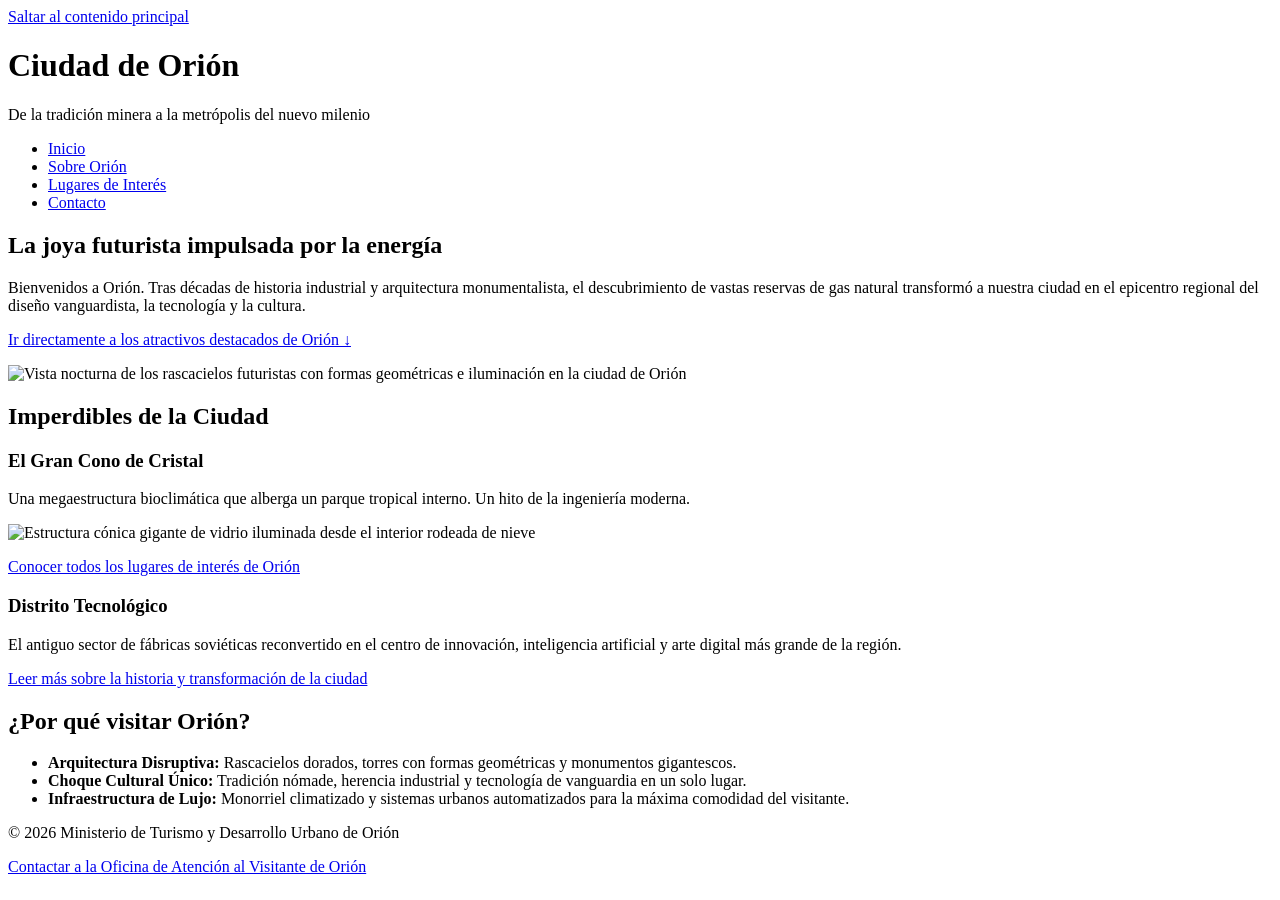
==== index.html @ bcdbda90 "feat: creo estructura base del index.html agregado de maquetado semantico de html y secciones de nue" ====
<!DOCTYPE html>
<html lang="es">
<head>
    <meta charset="UTF-8">
    <meta name="viewport" content="width=device-width, initial-scale=1.0">
    <title>Ciudad de Orión - Inicio </title>
</head>
<body>

    <header>
        <!-- Enlace de accesibilidad: a evaluar si el enlace se mantiene para proximas entregas -->
        <a href="#contenido-principal">Saltar al contenido principal</a>

        <h1>Ciudad de Orión</h1>
        <p>De la tradición minera a la metrópolis del nuevo milenio</p>
        
        <nav aria-label="Navegación principal">
            <ul>
                <li><a href="index.html" aria-current="page">Inicio</a></li>
                <li><a href="ciudad.html">Sobre Orión</a></li>
                <li><a href="lugares.html">Lugares de Interés</a></li>
                <li><a href="contacto.html">Contacto</a></li>
            </ul>
        </nav>
    </header>

    <main id="contenido-principal">

        <section aria-labelledby="titulo-bienvenida">
            <h2 id="titulo-bienvenida">La joya futurista impulsada por la energía</h2>
            <p>
                Bienvenidos a Orión. Tras décadas de historia industrial y arquitectura monumentalista, el descubrimiento 
                de vastas reservas de gas natural transformó a nuestra ciudad en el epicentro regional del diseño vanguardista, 
                la tecnología y la cultura.
            </p>
            
            <p>
                <a href="#destacados">Ir directamente a los atractivos destacados de Orión ↓</a>
            </p>

            <!-- Imagenes y texto alternativo pendiente para futuras entregas -->
            <img src="https://picsum.photos/800/400" alt="Vista nocturna de los rascacielos futuristas con formas geométricas e iluminación en la ciudad de Orión">
        </section>

        <section id="destacados" aria-labelledby="titulo-destacados">
            <h2 id="titulo-destacados">Imperdibles de la Ciudad</h2>

            <article>
                <h3>El Gran Cono de Cristal</h3>
                <p>
                    Una megaestructura bioclimática que alberga un parque tropical interno. 
                    Un hito de la ingeniería moderna.
                </p>
                <!-- Imagen secundaria con alt descriptivo a cambiar en futuras entregas -->
                <img src="https://picsum.photos/400/250" alt="Estructura cónica gigante de vidrio iluminada desde el interior rodeada de nieve">
                <p>
                    <a href="lugares.html">Conocer todos los lugares de interés de Orión</a>
                </p>
            </article>

            <article>
                <h3>Distrito Tecnológico</h3>
                <p>
                    El antiguo sector de fábricas soviéticas reconvertido en el centro de innovación, 
                    inteligencia artificial y arte digital más grande de la región.
                </p>
                <p>
                    <a href="ciudad.html">Leer más sobre la historia y transformación de la ciudad</a>
                </p>
            </article>

        </section>

        <section aria-labelledby="titulo-razones">
            <h2 id="titulo-razones">¿Por qué visitar Orión?</h2>
            <ul>
                <li><strong>Arquitectura Disruptiva:</strong> Rascacielos dorados, torres con formas geométricas y monumentos gigantescos.</li>
                <li><strong>Choque Cultural Único:</strong> Tradición nómade, herencia industrial y tecnología de vanguardia en un solo lugar.</li>
                <li><strong>Infraestructura de Lujo:</strong> Monorriel climatizado y sistemas urbanos automatizados para la máxima comodidad del visitante.</li>
            </ul>
        </section>

    </main>

    <footer>
        <p>&copy; 2026 Ministerio de Turismo y Desarrollo Urbano de Orión</p>
        <p>
            <a href="contacto.html">Contactar a la Oficina de Atención al Visitante de Orión</a>
        </p>
    </footer>

</body>
</html>
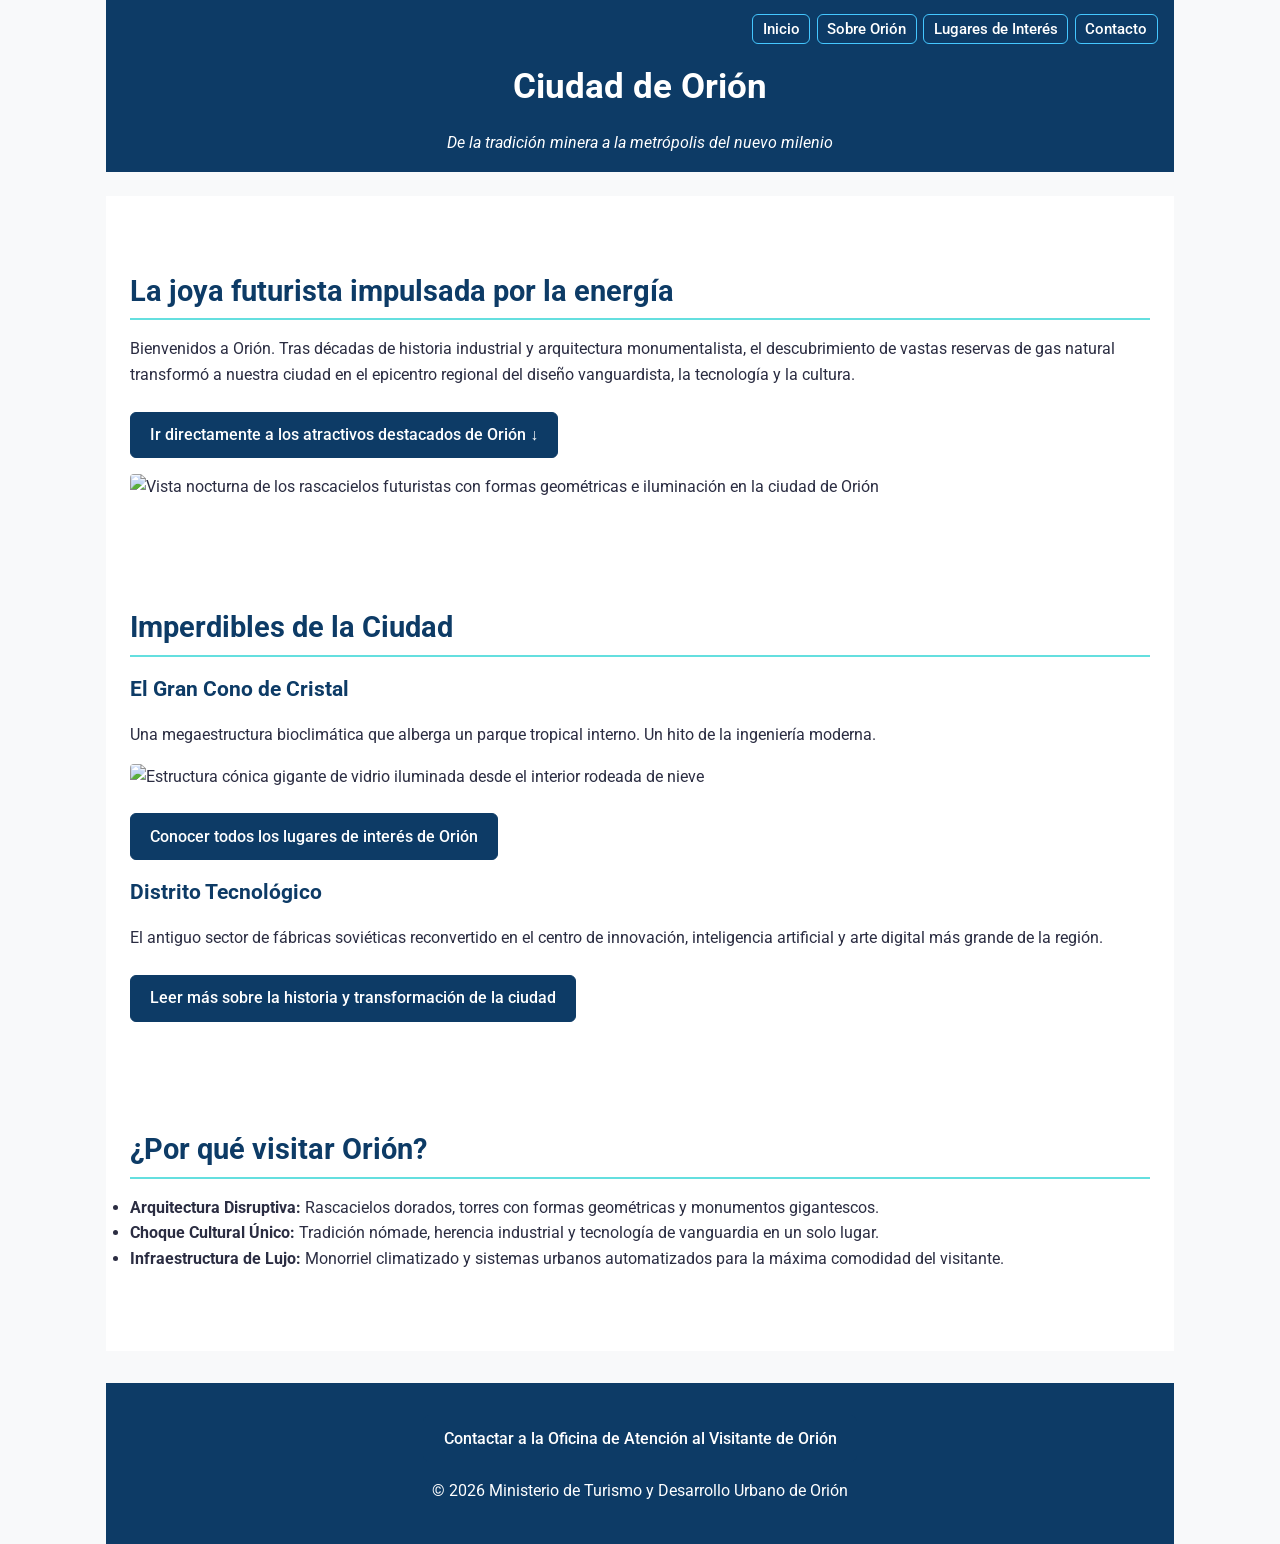
==== commit d50521c3: "feat: actualizacion de HTML y estilos,css se agrega el archivo css con flexbox" ====
--- a/index.html
+++ b/index.html
@@ -3,17 +3,17 @@
 <head>
     <meta charset="UTF-8">
     <meta name="viewport" content="width=device-width, initial-scale=1.0">
-    <title>Ciudad de Orión - Inicio </title>
+    <title>Ciudad de Orión - Inicio</title>
+
+    <link rel="preconnect" href="https://fonts.googleapis.com">
+    <link rel="preconnect" href="https://fonts.gstatic.com" crossorigin>
+    <link href="https://fonts.googleapis.com/css2?family=Roboto:wght@400;500;700&display=swap" rel="stylesheet">
+
+    <link rel="stylesheet" href="estilos.css">
 </head>
 <body>
 
     <header>
-        <!-- Enlace de accesibilidad: a evaluar si el enlace se mantiene para proximas entregas -->
-        <a href="#contenido-principal">Saltar al contenido principal</a>
-
-        <h1>Ciudad de Orión</h1>
-        <p>De la tradición minera a la metrópolis del nuevo milenio</p>
-        
         <nav aria-label="Navegación principal">
             <ul>
                 <li><a href="index.html" aria-current="page">Inicio</a></li>
@@ -22,6 +22,9 @@
                 <li><a href="contacto.html">Contacto</a></li>
             </ul>
         </nav>
+
+        <h1>Ciudad de Orión</h1>
+        <p>De la tradición minera a la metrópolis del nuevo milenio</p>
     </header>
 
     <main id="contenido-principal">
@@ -35,10 +38,9 @@
             </p>
             
             <p>
-                <a href="#destacados">Ir directamente a los atractivos destacados de Orión ↓</a>
+                <a href="#destacados" class="btn">Ir directamente a los atractivos destacados de Orión ↓</a>
             </p>
 
-            <!-- Imagenes y texto alternativo pendiente para futuras entregas -->
             <img src="https://picsum.photos/800/400" alt="Vista nocturna de los rascacielos futuristas con formas geométricas e iluminación en la ciudad de Orión">
         </section>
 
@@ -51,10 +53,9 @@
                     Una megaestructura bioclimática que alberga un parque tropical interno. 
                     Un hito de la ingeniería moderna.
                 </p>
-                <!-- Imagen secundaria con alt descriptivo a cambiar en futuras entregas -->
                 <img src="https://picsum.photos/400/250" alt="Estructura cónica gigante de vidrio iluminada desde el interior rodeada de nieve">
                 <p>
-                    <a href="lugares.html">Conocer todos los lugares de interés de Orión</a>
+                    <a href="lugares.html" class="btn">Conocer todos los lugares de interés de Orión</a>
                 </p>
             </article>
 
@@ -65,7 +66,7 @@
                     inteligencia artificial y arte digital más grande de la región.
                 </p>
                 <p>
-                    <a href="ciudad.html">Leer más sobre la historia y transformación de la ciudad</a>
+                    <a href="ciudad.html" class="btn">Leer más sobre la historia y transformación de la ciudad</a>
                 </p>
             </article>
 
@@ -83,10 +84,10 @@
     </main>
 
     <footer>
+        <p>
+            <a href="contacto.html" class="btn">Contactar a la Oficina de Atención al Visitante de Orión</a>
+        </p>
         <p>&copy; 2026 Ministerio de Turismo y Desarrollo Urbano de Orión</p>
-        <p>
-            <a href="contacto.html">Contactar a la Oficina de Atención al Visitante de Orión</a>
-        </p>
     </footer>
 
 </body>
--- a/estilos.css
+++ b/estilos.css
@@ -0,0 +1,161 @@
+/*Kevin CSS*/
+:root {
+  --color-primario: #0d3b66;      
+  --color-secundario: #64dfdf;   
+  --color-fondo: #f8f9fa;       
+  --color-texto: #2b2d42;      
+  --color-blanco: #ffffff;
+  --color-borde: #cccccc;
+  --color-hover: #44c7ff;         
+  --fuente-principal: 'Roboto', sans-serif;
+}
+
+* {
+  box-sizing: border-box;
+  margin: 0;
+  padding: 0;
+}
+
+body {
+  font-family: var(--fuente-principal);
+  font-size: 16px;
+  line-height: 1.6;
+  background-color: var(--color-fondo);
+  color: var(--color-texto);
+  max-width: 1100px;
+  margin: 0 auto;
+  padding: 0 1rem;
+}
+
+h1, h2, h3 {
+  color: var(--color-primario);
+  margin-bottom: 1rem;
+}
+
+h1 {
+  font-size: 2.2rem;
+}
+
+h2 {
+  font-size: 1.8rem;
+  border-bottom: 2px solid var(--color-secundario);
+  padding-bottom: 0.3rem;
+  margin-top: 1.5rem;
+}
+
+h3 {
+  font-size: 1.3rem;
+}
+
+p {
+  margin-bottom: 1rem;
+}
+
+header {
+  display: flex;
+  flex-direction: column;
+  background-color: var(--color-primario);
+  color: var(--color-blanco);
+  padding: 1rem;
+  gap: 1rem;
+}
+
+header nav {
+  display: flex;
+  justify-content: flex-end;
+}
+
+header nav ul {
+  list-style: none;
+  display: flex;
+  gap: 0.4rem; 
+  flex-wrap: wrap;
+}
+
+header nav a {
+  color: var(--color-blanco);
+  text-decoration: none;
+  font-weight: 500;
+  font-size: 0.95rem;
+  padding: 0.3rem 0.6rem; 
+  border: 1px solid var(--color-hover);
+  border-radius: 6px;
+  transition: all 0.3s ease;
+}
+
+header p {
+    font-style: italic;
+}
+
+header nav a:hover {
+  color: var(--color-blanco);
+  background-color: var(--color-hover);
+  border-color: var(--color-hover);
+}
+
+header h1,
+header p {
+  text-align: center;
+  color: var(--color-blanco);
+  margin-bottom: 0;
+}
+
+main {
+  background-color: var(--color-blanco);
+  padding: 2rem 1.5rem;
+  margin: 1.5rem 0;
+}
+
+section {
+  margin-bottom: 2rem;
+  padding: 1rem 0;
+}
+
+.btn {
+  display: inline-block;
+  color: var(--color-blanco);
+  background-color: var(--color-primario);
+  border: 1px solid var(--color-primario);
+  padding: 0.6rem 1.2rem;
+  border-radius: 6px;
+  text-decoration: none;
+  font-weight: 500;
+  transition: all 0.3s ease;
+  margin-top: 0.5rem;
+}
+
+.btn:hover {
+  transform: translateY(-2px);
+  background-color: var(--color-hover);
+  border-color: var(--color-hover);
+  color: var(--color-blanco);
+}
+
+img {
+  max-width: 100%;
+  height: auto;
+  display: block;
+  margin: 1rem 0;
+  border-radius: 4px;
+}
+
+footer {
+  background-color: var(--color-primario);
+  color: var(--color-blanco);
+  text-align: center;
+  padding: 1.5rem 1rem;
+  margin-top: 2rem;
+}
+
+
+
+
+
+
+
+
+
+
+
+
+
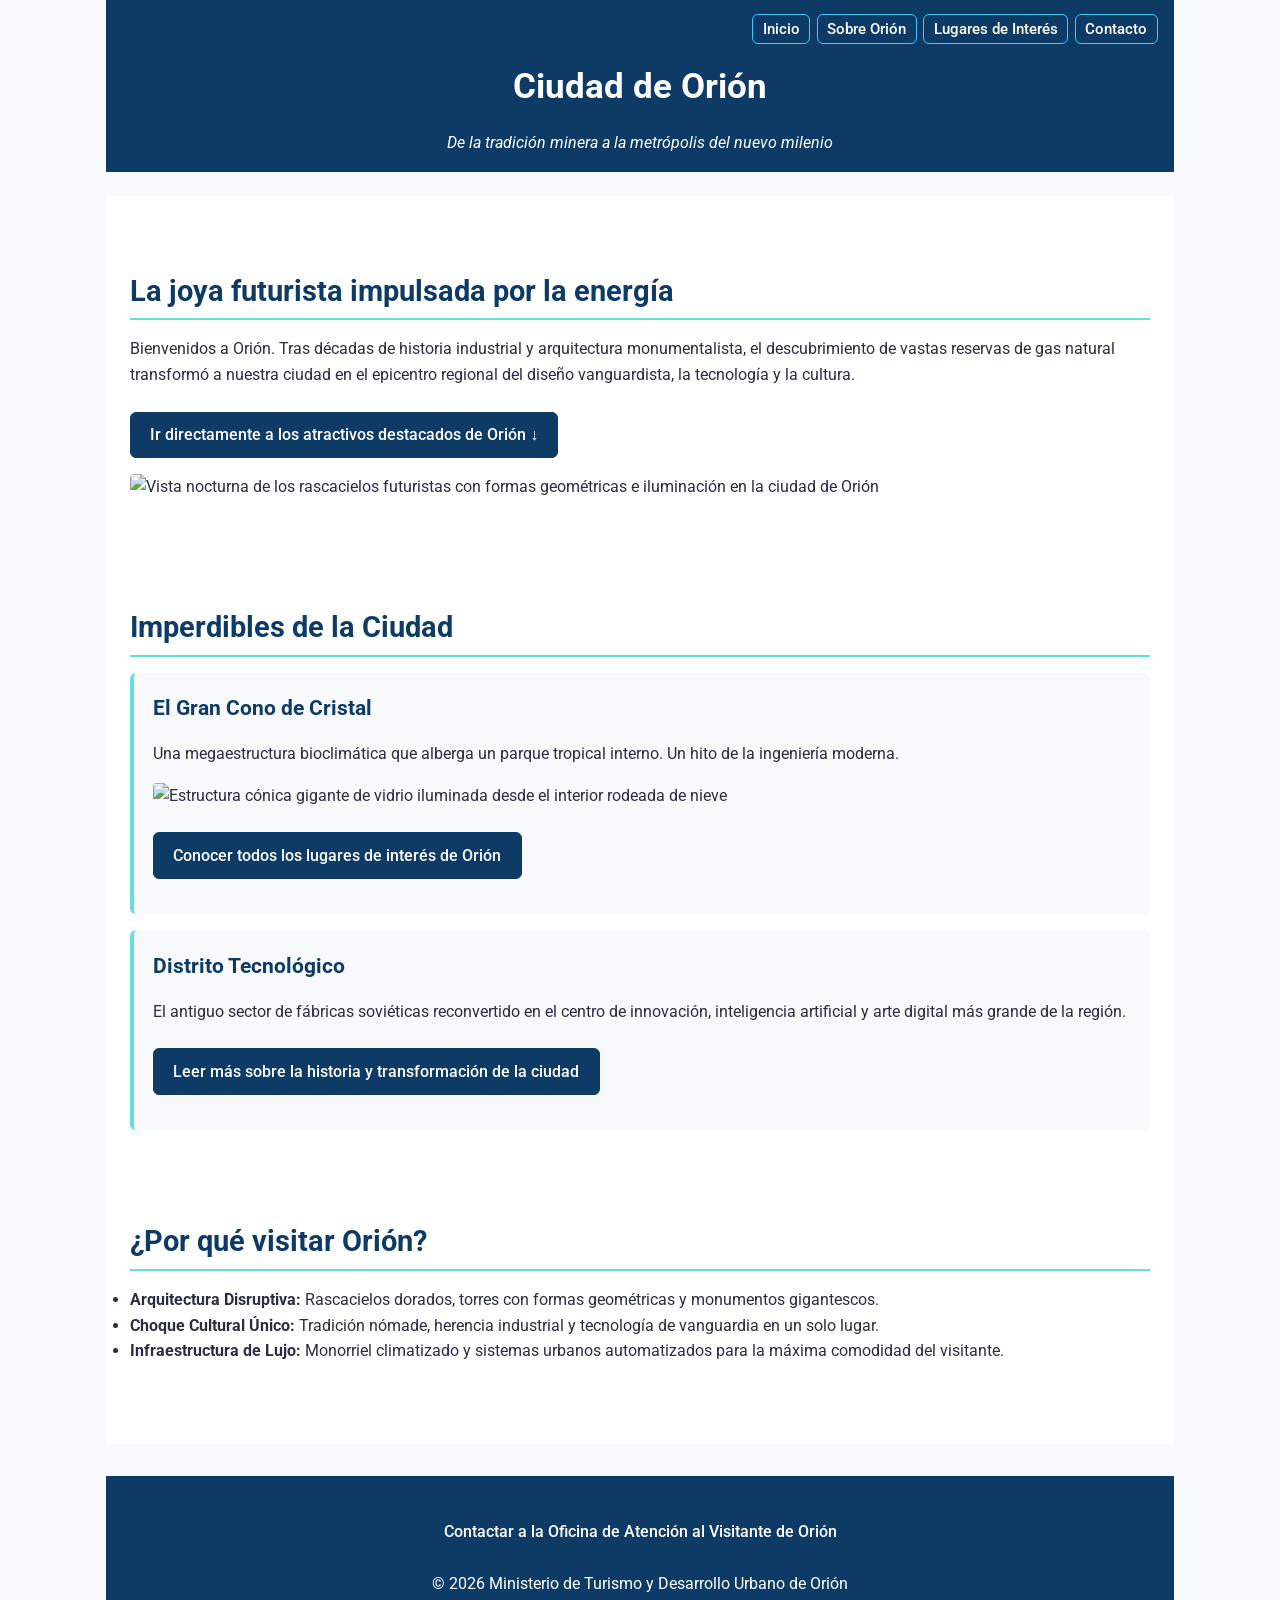
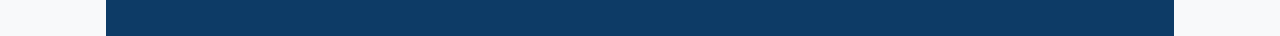
==== commit 70513f3e: "chore: mover achivo css a carpeta y actualizar los links" ====
--- a/index.html
+++ b/index.html
@@ -9,7 +9,7 @@
     <link rel="preconnect" href="https://fonts.gstatic.com" crossorigin>
     <link href="https://fonts.googleapis.com/css2?family=Roboto:wght@400;500;700&display=swap" rel="stylesheet">
 
-    <link rel="stylesheet" href="estilos.css">
+    <link rel="stylesheet" href="css/estilos.css">
 </head>
 <body>
 
--- a/css/estilos.css
+++ b/css/estilos.css
@@ -0,0 +1,308 @@
+/*Kevin CSS*/
+:root {
+  --color-primario: #0d3b66;      
+  --color-secundario: #64dfdf;   
+  --color-fondo: #f8f9fa;       
+  --color-texto: #2b2d42;      
+  --color-blanco: #ffffff;
+  --color-borde: #cccccc;
+  --color-hover: #44c7ff;         
+  --fuente-principal: 'Roboto', sans-serif;
+}
+/* Paleta alternativa 1 - Neo-futurist utopia */
+
+/*:root {
+  --color-primario: #56B8F5;      
+  --color-secundario: #A5DDFB;
+  --color-acento: #777BFA;
+  --color-fondo: #E8F7FF;       
+  --color-texto: #2b2d42;      
+  --color-blanco: #ffffff;
+  --color-borde: #cccccc;
+  --color-hover: #D6C8FF;         
+  --fuente-principal: 'Roboto', sans-serif;
+}*/
+
+/* Paleta alternativa 2 - Cosmic abundance */
+
+/*:root {
+  --color-primario: #354C91;      
+  --color-secundario: #6D83D9;
+  --color-acento: #F6BFEA;
+  --color-fondo: #171F46;       
+  --color-texto: #ffffff;      
+  --color-blanco: #ffffff;
+  --color-borde: #cccccc;
+  --color-hover: #B4A7F7;         
+  --fuente-principal: 'Roboto', sans-serif;
+}*/
+
+/* Paleta alternativa 3 - Cosmic abundance - Deep space edition */
+
+/*:root {
+  --color-primario: #0E2A47;      
+  --color-secundario: #8A6CFF;
+  --color-acento: #F6BFEA;
+  --color-fondo: #536FAF;       
+  --color-texto: #D9E8FF;      
+  --color-blanco: #ffffff;
+  --color-borde: #D9E8FF;
+  --color-hover: #B4A7F7;         
+  --fuente-principal: 'Roboto', sans-serif;
+}*/
+
+/* Paleta alternativa 4 - Quantum Oasis — Dark futuristic edition */
+
+/*:root {
+  --color-primario: #0B0F14;      
+  --color-secundario: #3DF2E0;
+  --color-acento: #22B8A9;
+  --color-fondo: #1C3D46;       
+  --color-texto: #C2FFF5;      
+  --color-blanco: #ffffff;
+  --color-borde: #C2FFF5;
+  --color-hover: #8AF5E8;         
+  --fuente-principal: 'Roboto', sans-serif;
+}*/
+
+
+* {
+  box-sizing: border-box;
+  margin: 0;
+  padding: 0;
+}
+
+body {
+  font-family: var(--fuente-principal);
+  font-size: 16px;
+  line-height: 1.6;
+  background-color: var(--color-fondo);
+  color: var(--color-texto);
+  max-width: 1100px;
+  margin: 0 auto;
+  padding: 0 1rem;
+}
+
+h1, h2, h3 {
+  color: var(--color-primario);
+  margin-bottom: 1rem;
+  font-weight: 700;
+}
+
+h1 {
+  font-size: 2.2rem;
+}
+
+h2 {
+  font-size: 1.8rem;
+  border-bottom: 2px solid var(--color-secundario);
+  padding-bottom: 0.3rem;
+  margin-top: 1.5rem;
+}
+
+h3 {
+  font-size: 1.3rem;
+}
+
+p {
+  margin-bottom: 1rem;
+}
+
+header {
+  display: flex;
+  flex-direction: column;
+  background-color: var(--color-primario);
+  color: var(--color-blanco);
+  padding: 1rem;
+  gap: 1rem;
+}
+
+header nav {
+  display: flex;
+  justify-content: flex-end;
+}
+
+header nav ul {
+  list-style: none;
+  display: flex;
+  gap: 0.4rem; 
+  flex-wrap: wrap;
+}
+
+header nav a {
+  color: var(--color-blanco);
+  text-decoration: none;
+  font-weight: 500;
+  font-size: 0.95rem;
+  padding: 0.3rem 0.6rem; 
+  border: 1px solid var(--color-hover);
+  border-radius: 6px;
+  transition: all 0.3s ease;
+}
+
+header p {
+    font-style: italic;
+}
+
+header nav a:hover {
+  color: var(--color-blanco);
+  background-color: var(--color-hover);
+  border-color: var(--color-hover);
+}
+
+header h1,
+header p {
+  text-align: center;
+  color: var(--color-blanco);
+  margin-bottom: 0;
+}
+
+main {
+  background-color: var(--color-blanco);
+  padding: 2rem 1.5rem;
+  margin: 1.5rem 0;
+}
+
+section {
+  margin-bottom: 2rem;
+  padding: 1rem 0;
+}
+
+.btn {
+  display: inline-block;
+  color: var(--color-blanco);
+  background-color: var(--color-primario);
+  border: 1px solid var(--color-primario);
+  padding: 0.6rem 1.2rem;
+  border-radius: 6px;
+  text-decoration: none;
+  font-weight: 500;
+  transition: all 0.3s ease;
+  margin-top: 0.5rem;
+}
+
+.btn:hover {
+  transform: translateY(-2px);
+  background-color: var(--color-hover);
+  border-color: var(--color-hover);
+  color: var(--color-blanco);
+}
+
+img {
+  max-width: 100%;
+  height: auto;
+  display: block;
+  margin: 1rem 0;
+  border-radius: 4px;
+}
+
+footer {
+  background-color: var(--color-primario);
+  color: var(--color-blanco);
+  text-align: center;
+  padding: 1.5rem 1rem;
+  margin-top: 2rem;
+}
+
+/* --Seccion de contactos, enlaces generales-- */
+main a {
+  color: var(--color-primario);
+  text-decoration: underline;
+  font-weight: 500;
+  transition: color 0.2s ease;
+}
+
+main a:hover {
+  color: var(--color-hover);
+  text-decoration: none;
+}
+
+
+main > p a {
+  display: inline-block;
+  background-color: var(--color-fondo);
+  padding: 0.3rem 0.6rem;
+  border-radius: 4px;
+  border: 1px solid var(--color-borde);
+  margin-top: 0.5rem;
+}
+
+main > p a:hover {
+  background-color: var(--color-secundario);
+  color: var(--color-primario);
+  border-color: var(--color-secundario);
+}
+
+/* -- seccion de tarjeta oficina de turismo -- */
+
+section article {
+  background-color: var(--color-fondo);
+  border-left: 4px solid var(--color-secundario);
+  border-radius: 6px;
+  padding: 1.2rem;
+  margin-top: 1rem;
+}
+
+section article ul {
+  list-style: none;
+  margin-top: 0.8rem;
+}
+
+section article li {
+  padding: 0.4rem 0;
+  border-bottom: 1px dashed var(--color-borde);
+}
+
+section article li:last-child {
+  border-bottom: none;
+}
+
+/* -- seccion id, seleccion de id. Redes sociales #redes -- */
+
+#redes {
+  background-color: var(--color-fondo);
+  border: 1px solid var(--color-borde);
+  border-top: 4px solid var(--color-primario);
+  border-radius: 6px;
+  padding: 1.2rem;
+  margin-top: 2rem;
+}
+
+#redes h2 {
+  font-size: 1.4rem;
+  margin-top: 0;
+  border-bottom: none;
+}
+
+#redes ul {
+  list-style: none;
+  margin: 0.8rem 0;
+}
+
+#redes li a {
+  display: inline-block;
+  color: var(--color-primario);
+  font-weight: 700;
+}
+
+#redes em {
+  display: block;
+  font-size: 0.9rem;
+  color: #555555;
+  margin-top: 0.5rem;
+}
+
+/* -- Custom bootstrap navbar -- */
+
+.navbar-nav .nav-link,
+.navbar-nav .nav-link.active {
+  color: var(--color-blanco);
+}
+
+.navbar-brand {
+  color: var(--color-blanco);
+}
+
+
+
+
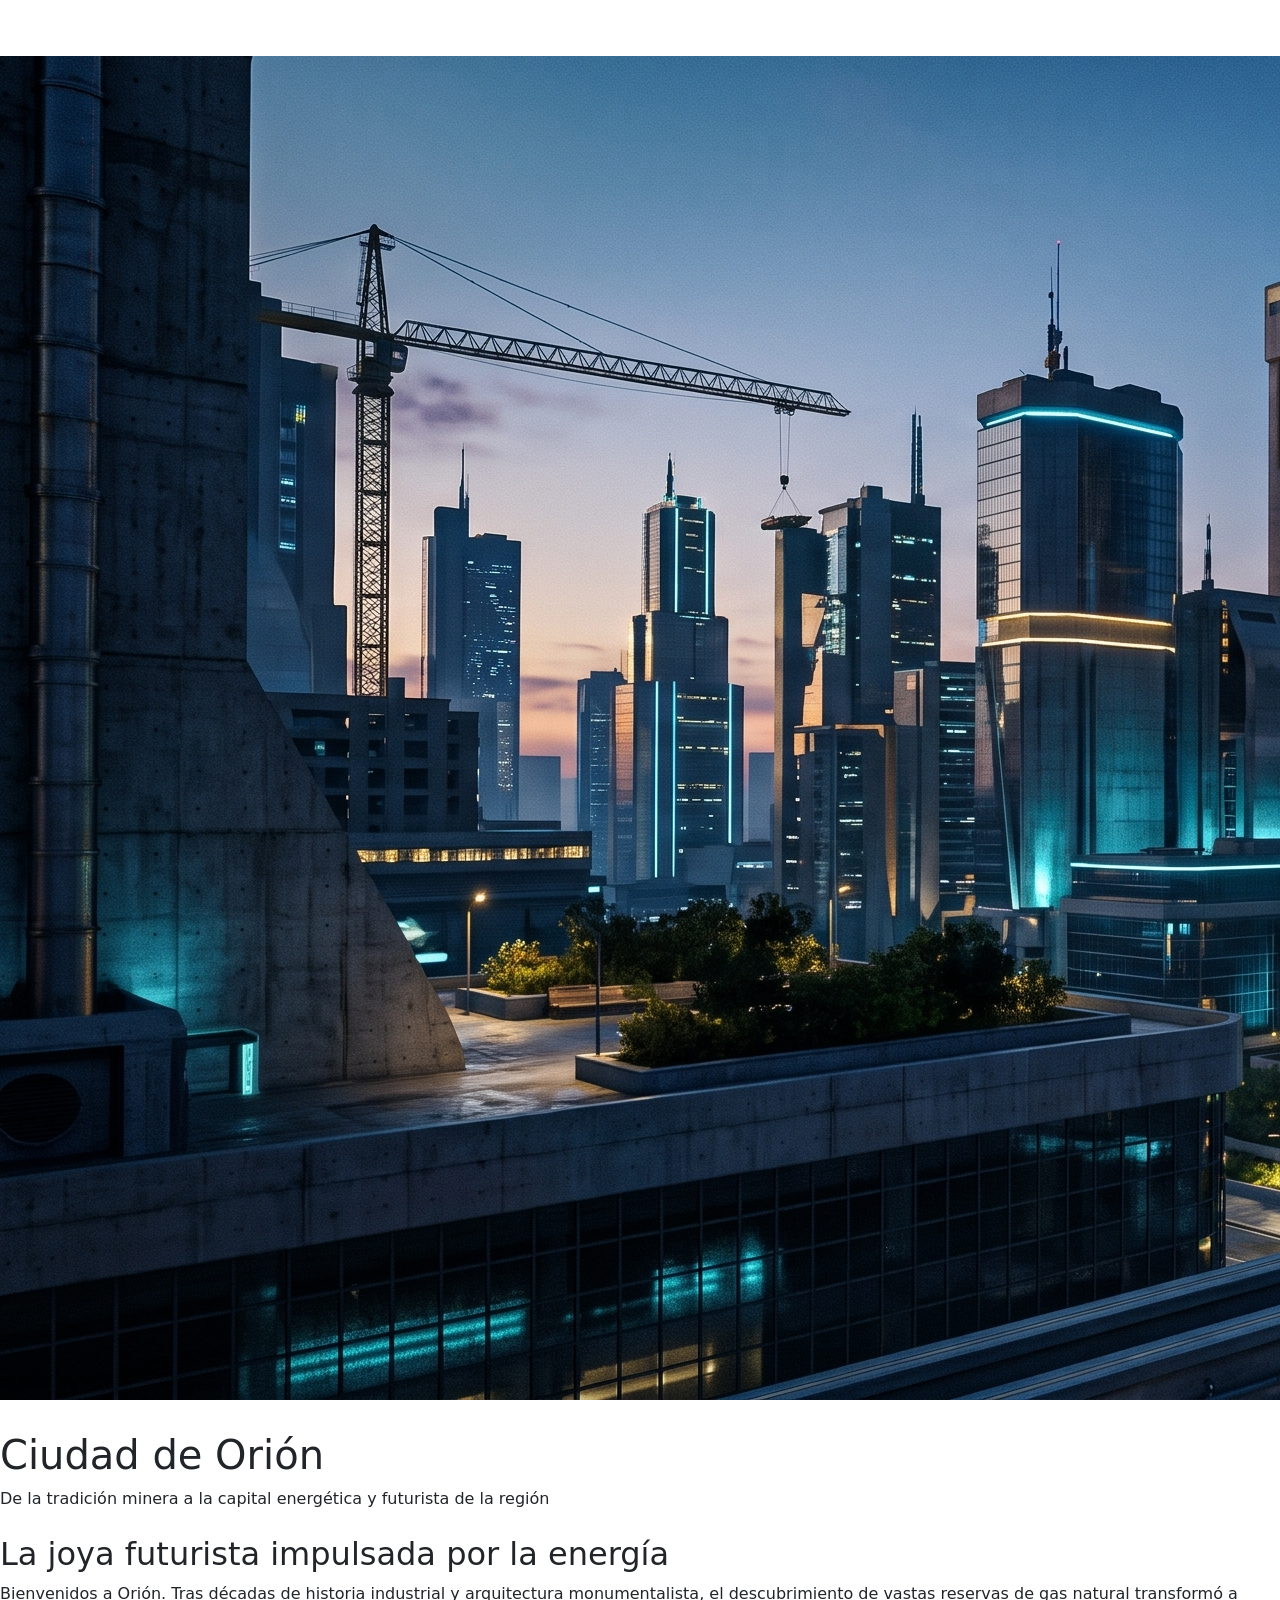
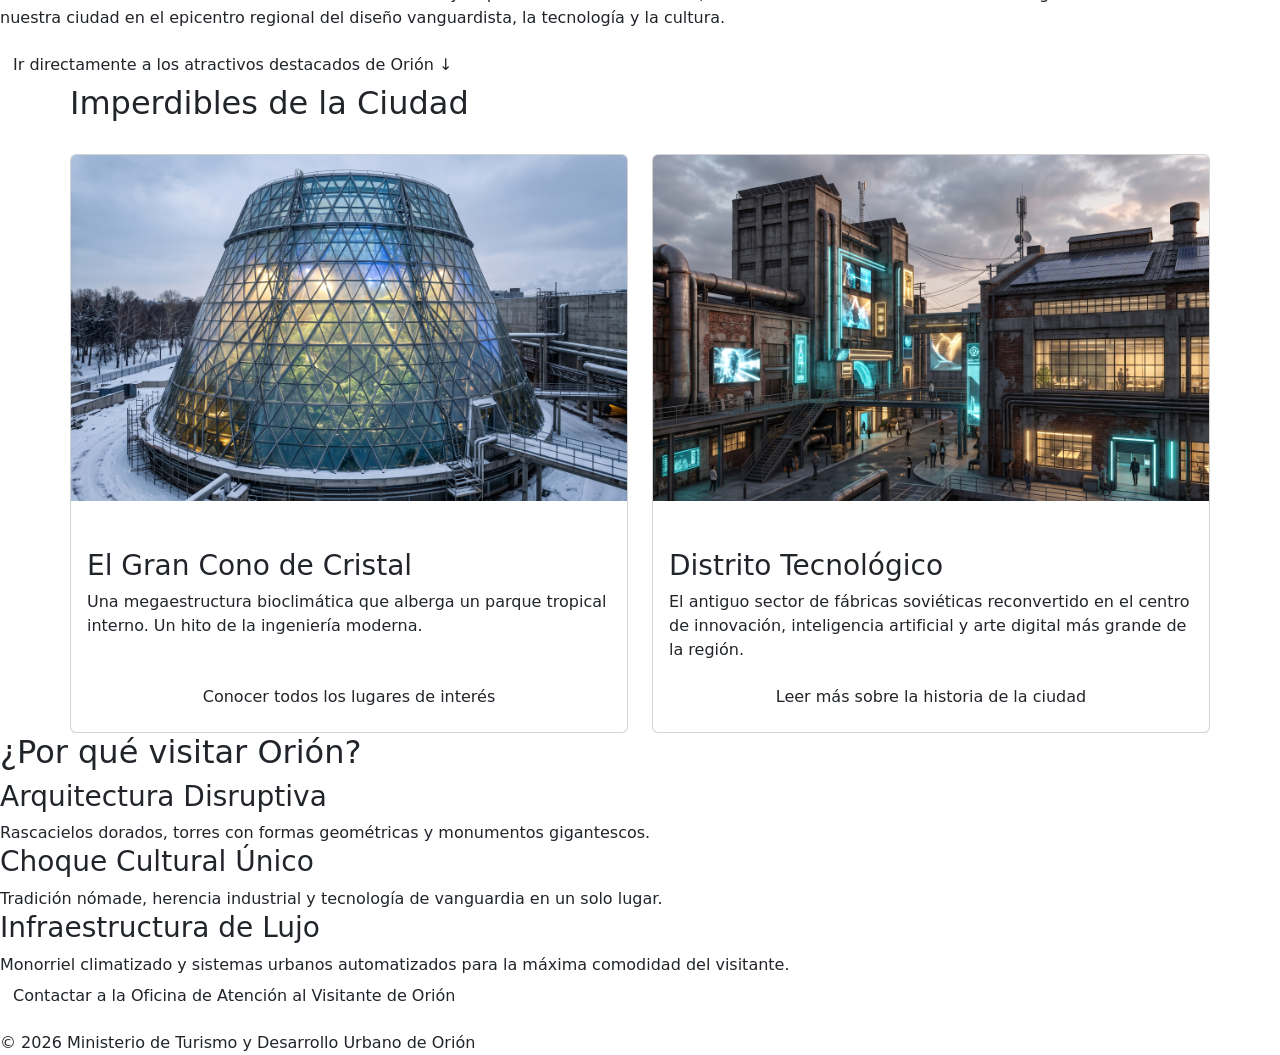
==== commit 989af4fd: "feat: agrego archivo con bootstrap" ====
--- a/index.html
+++ b/index.html
@@ -9,86 +9,132 @@
     <link rel="preconnect" href="https://fonts.gstatic.com" crossorigin>
     <link href="https://fonts.googleapis.com/css2?family=Roboto:wght@400;500;700&display=swap" rel="stylesheet">
 
-    <link rel="stylesheet" href="css/estilos.css">
+    <link href="https://cdn.jsdelivr.net/npm/bootstrap@5.3.3/dist/css/bootstrap.min.css" rel="stylesheet">
+    <link rel="stylesheet" href="estilos.css">
 </head>
 <body>
 
-    <header>
-        <nav aria-label="Navegación principal">
-            <ul>
-                <li><a href="index.html" aria-current="page">Inicio</a></li>
-                <li><a href="ciudad.html">Sobre Orión</a></li>
-                <li><a href="lugares.html">Lugares de Interés</a></li>
-                <li><a href="contacto.html">Contacto</a></li>
-            </ul>
+    <header class="header-sticky">
+        <nav class="navbar navbar-expand-lg navbar-dark bg-orion" aria-label="Navegación principal">
+            <div class="container-fluid">
+                <a class="navbar-brand fw-bold" href="index.html">Ciudad de Orión</a>
+                
+                <button class="navbar-toggler" type="button" data-bs-toggle="collapse" data-bs-target="#menuOrion" aria-controls="menuOrion" aria-expanded="false" aria-label="Abrir menú de navegación">
+                    <span class="navbar-toggler-icon"></span>
+                </button>
+
+                <div class="collapse navbar-collapse justify-content-end" id="menuOrion">
+                    <ul class="navbar-nav gap-2">
+                        <li class="nav-item">
+                            <a class="nav-link active" aria-current="page" href="index.html">Inicio</a>
+                        </li>
+                        <li class="nav-item">
+                            <a class="nav-link" href="ciudad.html">Sobre Orión</a>
+                        </li>
+                        <li class="nav-item">
+                            <a class="nav-link" href="lugares.html">Lugares de Interés</a>
+                        </li>
+                        <li class="nav-item">
+                            <a class="nav-link" href="contacto.html">Contacto</a>
+                        </li>
+                    </ul>
+                </div>
+            </div>
         </nav>
-
-        <h1>Ciudad de Orión</h1>
-        <p>De la tradición minera a la metrópolis del nuevo milenio</p>
     </header>
 
     <main id="contenido-principal">
 
         <section aria-labelledby="titulo-bienvenida">
-            <h2 id="titulo-bienvenida">La joya futurista impulsada por la energía</h2>
-            <p>
-                Bienvenidos a Orión. Tras décadas de historia industrial y arquitectura monumentalista, el descubrimiento 
-                de vastas reservas de gas natural transformó a nuestra ciudad en el epicentro regional del diseño vanguardista, 
-                la tecnología y la cultura.
-            </p>
-            
-            <p>
-                <a href="#destacados" class="btn">Ir directamente a los atractivos destacados de Orión ↓</a>
-            </p>
+            <div class="hero-contenedor">
+                <img src="img/heroOrion.jfif" alt="Vista nocturna de los rascacielos futuristas con formas geométricas e iluminación en la ciudad de Orión">
+                <div class="hero-texto">
+                    <span class="badge bg-orion-secundario mb-2">Metrópolis del Nuevo Milenio</span>
+                    <h1 id="titulo-bienvenida">Ciudad de Orión</h1>
+                    <p class="mb-0">De la tradición minera a la capital energética y futurista de la región</p>
+                </div>
+            </div>
 
-            <img src="https://picsum.photos/800/400" alt="Vista nocturna de los rascacielos futuristas con formas geométricas e iluminación en la ciudad de Orión">
+            <div class="mt-4">
+                <h2>La joya futurista impulsada por la energía</h2>
+                <p>
+                    Bienvenidos a Orión. Tras décadas de historia industrial y arquitectura monumentalista, el descubrimiento 
+                    de vastas reservas de gas natural transformó a nuestra ciudad en el epicentro regional del diseño vanguardista, 
+                    la tecnología y la cultura.
+                </p>
+                <a href="#destacados" class="btn btn-orion">Ir directamente a los atractivos destacados de Orión ↓</a>
+            </div>
         </section>
 
-        <section id="destacados" aria-labelledby="titulo-destacados">
+        <section id="destacados" class="container px-0" aria-labelledby="titulo-destacados">
             <h2 id="titulo-destacados">Imperdibles de la Ciudad</h2>
 
-            <article>
-                <h3>El Gran Cono de Cristal</h3>
-                <p>
-                    Una megaestructura bioclimática que alberga un parque tropical interno. 
-                    Un hito de la ingeniería moderna.
-                </p>
-                <img src="https://picsum.photos/400/250" alt="Estructura cónica gigante de vidrio iluminada desde el interior rodeada de nieve">
-                <p>
-                    <a href="lugares.html" class="btn">Conocer todos los lugares de interés de Orión</a>
-                </p>
-            </article>
+            <div class="row g-4 mt-1">
+                <div class="col-12 col-md-6">
+                    <article class="card h-100 card-orion">
+                        <img src="img/conoCristal.jfif" class="card-img-top m-0" alt="Estructura cónica gigante de vidrio iluminada desde el interior rodeada de nieve">
+                        <div class="card-body d-flex flex-column">
+                            <div class="mb-2">
+                                <span class="badge bg-orion-primario">Arquitectura</span>
+                                <span class="badge bg-orion-secundario">Bioclimático</span>
+                            </div>
+                            <h3 class="card-title">El Gran Cono de Cristal</h3>
+                            <p class="card-text">
+                                Una megaestructura bioclimática que alberga un parque tropical interno. 
+                                Un hito de la ingeniería moderna.
+                            </p>
+                            <a href="lugares.html" class="btn btn-orion mt-auto">Conocer todos los lugares de interés</a>
+                        </div>
+                    </article>
+                </div>
 
-            <article>
-                <h3>Distrito Tecnológico</h3>
-                <p>
-                    El antiguo sector de fábricas soviéticas reconvertido en el centro de innovación, 
-                    inteligencia artificial y arte digital más grande de la región.
-                </p>
-                <p>
-                    <a href="ciudad.html" class="btn">Leer más sobre la historia y transformación de la ciudad</a>
-                </p>
-            </article>
-
+                <div class="col-12 col-md-6">
+                    <article class="card h-100 card-orion">
+                        <img src="img/distritoTec.jfif" class="card-img-top m-0" alt="Complejo tecnológico con pantallas digitales y estructuras de acero industrial">
+                        <div class="card-body d-flex flex-column">
+                            <div class="mb-2">
+                                <span class="badge bg-orion-primario">Innovación</span>
+                                <span class="badge bg-orion-secundario">IA &amp; Arte</span>
+                            </div>
+                            <h3 class="card-title">Distrito Tecnológico</h3>
+                            <p class="card-text">
+                                El antiguo sector de fábricas soviéticas reconvertido en el centro de innovación, 
+                                inteligencia artificial y arte digital más grande de la región.
+                            </p>
+                            <a href="ciudad.html" class="btn btn-orion mt-auto">Leer más sobre la historia de la ciudad</a>
+                        </div>
+                    </article>
+                </div>
+            </div>
         </section>
 
         <section aria-labelledby="titulo-razones">
             <h2 id="titulo-razones">¿Por qué visitar Orión?</h2>
-            <ul>
-                <li><strong>Arquitectura Disruptiva:</strong> Rascacielos dorados, torres con formas geométricas y monumentos gigantescos.</li>
-                <li><strong>Choque Cultural Único:</strong> Tradición nómade, herencia industrial y tecnología de vanguardia en un solo lugar.</li>
-                <li><strong>Infraestructura de Lujo:</strong> Monorriel climatizado y sistemas urbanos automatizados para la máxima comodidad del visitante.</li>
-            </ul>
+            <div class="razones-flex">
+                <div class="razon-item">
+                    <h3>Arquitectura Disruptiva</h3>
+                    <p class="mb-0">Rascacielos dorados, torres con formas geométricas y monumentos gigantescos.</p>
+                </div>
+                <div class="razon-item">
+                    <h3>Choque Cultural Único</h3>
+                    <p class="mb-0">Tradición nómade, herencia industrial y tecnología de vanguardia en un solo lugar.</p>
+                </div>
+                <div class="razon-item">
+                    <h3>Infraestructura de Lujo</h3>
+                    <p class="mb-0">Monorriel climatizado y sistemas urbanos automatizados para la máxima comodidad del visitante.</p>
+                </div>
+            </div>
         </section>
 
     </main>
 
     <footer>
         <p>
-            <a href="contacto.html" class="btn">Contactar a la Oficina de Atención al Visitante de Orión</a>
+            <a href="contacto.html" class="btn btn-orion-claro">Contactar a la Oficina de Atención al Visitante de Orión</a>
         </p>
-        <p>&copy; 2026 Ministerio de Turismo y Desarrollo Urbano de Orión</p>
+        <p class="mb-0">&copy; 2026 Ministerio de Turismo y Desarrollo Urbano de Orión</p>
     </footer>
 
+    <script src="https://cdn.jsdelivr.net/npm/bootstrap@5.3.3/dist/js/bootstrap.bundle.min.js"></script>
 </body>
 </html>
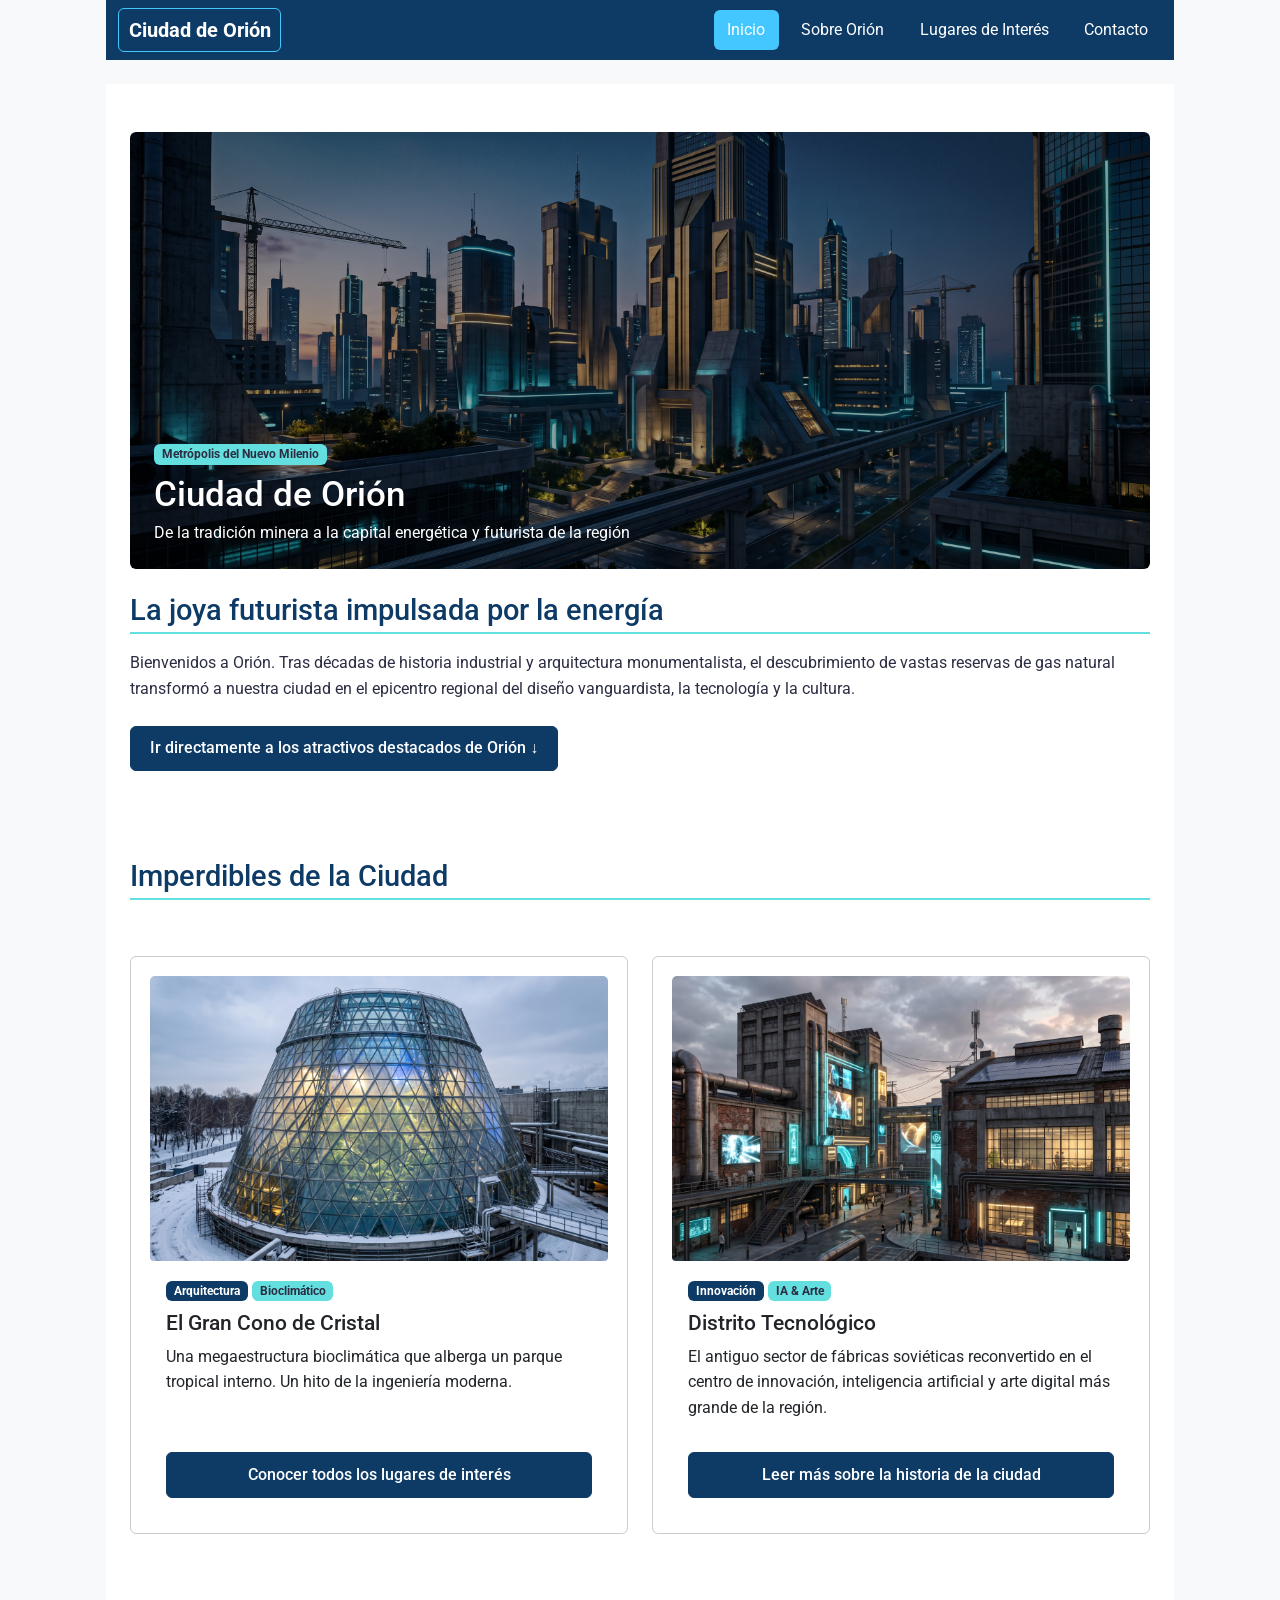
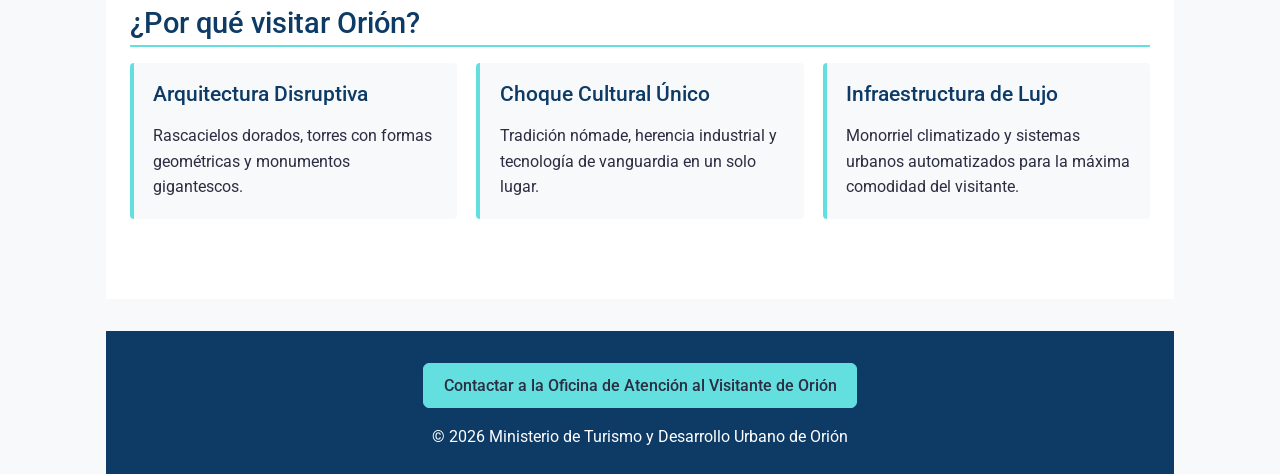
==== commit d66cc7b3: "correccion de ruta CSS" ====
--- a/index.html
+++ b/index.html
@@ -10,7 +10,7 @@
     <link href="https://fonts.googleapis.com/css2?family=Roboto:wght@400;500;700&display=swap" rel="stylesheet">
 
     <link href="https://cdn.jsdelivr.net/npm/bootstrap@5.3.3/dist/css/bootstrap.min.css" rel="stylesheet">
-    <link rel="stylesheet" href="estilos.css">
+    <link rel="stylesheet" href="css/estilos.css">
 </head>
 <body>
 
@@ -137,4 +137,4 @@
 
     <script src="https://cdn.jsdelivr.net/npm/bootstrap@5.3.3/dist/js/bootstrap.bundle.min.js"></script>
 </body>
-</html>+</html>
--- a/css/estilos.css
+++ b/css/estilos.css
@@ -0,0 +1,445 @@
+/* Paleta alternativa 1 - Neo-futurist utopia */
+
+/*:root {
+  --color-primario: #56B8F5;      
+  --color-secundario: #A5DDFB;
+  --color-acento: #777BFA;
+  --color-fondo: #E8F7FF;       
+  --color-texto: #2b2d42;      
+  --color-blanco: #ffffff;
+  --color-borde: #cccccc;
+  --color-hover: #D6C8FF;         
+  --fuente-principal: 'Roboto', sans-serif;
+}*/
+
+/* Paleta alternativa 2 - Cosmic abundance */
+
+/*:root {
+  --color-primario: #354C91;      
+  --color-secundario: #6D83D9;
+  --color-acento: #F6BFEA;
+  --color-fondo: #171F46;       
+  --color-texto: #ffffff;      
+  --color-blanco: #ffffff;
+  --color-borde: #cccccc;
+  --color-hover: #B4A7F7;         
+  --fuente-principal: 'Roboto', sans-serif;
+}*/
+
+/* Paleta alternativa 3 - Cosmic abundance - Deep space edition */
+
+/*:root {
+  --color-primario: #0E2A47;      
+  --color-secundario: #8A6CFF;
+  --color-acento: #F6BFEA;
+  --color-fondo: #536FAF;       
+  --color-texto: #D9E8FF;      
+  --color-blanco: #ffffff;
+  --color-borde: #D9E8FF;
+  --color-hover: #B4A7F7;         
+  --fuente-principal: 'Roboto', sans-serif;
+}*/
+
+/* Paleta alternativa 4 - Quantum Oasis — Dark futuristic edition */
+
+/*:root {
+  --color-primario: #0B0F14;      
+  --color-secundario: #3DF2E0;
+  --color-acento: #22B8A9;
+  --color-fondo: #1C3D46;       
+  --color-texto: #C2FFF5;      
+  --color-blanco: #ffffff;
+  --color-borde: #C2FFF5;
+  --color-hover: #8AF5E8;         
+  --fuente-principal: 'Roboto', sans-serif;
+}*/
+
+/* Kevin CSS */
+:root {
+  --color-primario: #0d3b66;      
+  --color-secundario: #64dfdf;   
+  --color-fondo: #f8f9fa;       
+  --color-texto: #2b2d42;      
+  --color-blanco: #ffffff;
+  --color-borde: #cccccc;
+  --color-hover: #44c7ff;         
+  --fuente-principal: 'Roboto', sans-serif;
+}
+
+* {
+  box-sizing: border-box;
+  margin: 0;
+  padding: 0;
+}
+
+body {
+  font-family: var(--fuente-principal);
+  font-size: 16px;
+  line-height: 1.6;
+  background-color: var(--color-fondo);
+  color: var(--color-texto);
+  max-width: 1100px;
+  margin: 0 auto;
+  padding: 0 1rem;
+}
+
+h1, h2, h3 {
+  color: var(--color-primario);
+  margin-bottom: 1rem;
+}
+
+h1 {
+  font-size: 2.2rem;
+}
+
+h2 {
+  font-size: 1.8rem;
+  border-bottom: 2px solid var(--color-secundario);
+  padding-bottom: 0.3rem;
+  margin-top: 1.5rem;
+}
+
+h3 {
+  font-size: 1.3rem;
+}
+
+p {
+  margin-bottom: 1rem;
+}
+
+header {
+  display: flex;
+  flex-direction: column;
+  background-color: var(--color-primario);
+  color: var(--color-blanco);
+  padding: 1rem;
+  gap: 1rem;
+}
+
+header nav {
+  display: flex;
+  justify-content: flex-end;
+}
+
+header nav ul {
+  list-style: none;
+  display: flex;
+  gap: 0.4rem; 
+  flex-wrap: wrap;
+}
+
+header nav a {
+  color: var(--color-blanco);
+  text-decoration: none;
+  font-weight: 500;
+  font-size: 0.95rem;
+  padding: 0.3rem 0.6rem; 
+  border: 1px solid var(--color-hover);
+  border-radius: 6px;
+  transition: all 0.3s ease;
+}
+
+header p {
+    font-style: italic;
+}
+
+header nav a:hover {
+  color: var(--color-blanco);
+  background-color: var(--color-hover);
+  border-color: var(--color-hover);
+}
+
+header h1,
+header p {
+  text-align: center;
+  color: var(--color-blanco);
+  margin-bottom: 0;
+}
+
+main {
+  background-color: var(--color-blanco);
+  padding: 2rem 1.5rem;
+  margin: 1.5rem 0;
+}
+
+section {
+  margin-bottom: 2rem;
+  padding: 1rem 0;
+}
+
+.btn {
+  display: inline-block;
+  color: var(--color-blanco);
+  background-color: var(--color-primario);
+  border: 1px solid var(--color-primario);
+  padding: 0.6rem 1.2rem;
+  border-radius: 6px;
+  text-decoration: none;
+  font-weight: 500;
+  transition: all 0.3s ease;
+  margin-top: 0.5rem;
+}
+
+.btn:hover {
+  transform: translateY(-2px);
+  background-color: var(--color-hover);
+  border-color: var(--color-hover);
+  color: var(--color-blanco);
+}
+
+img {
+  max-width: 100%;
+  height: auto;
+  display: block;
+  margin: 1rem 0;
+  border-radius: 4px;
+}
+
+footer {
+  background-color: var(--color-primario);
+  color: var(--color-blanco);
+  text-align: center;
+  padding: 1.5rem 1rem;
+  margin-top: 2rem;
+}
+
+/* CSS AVANZADO Y BOOTSTRAP */
+
+/* Posicionamiento */
+.header-sticky {
+  position: sticky; /* barra de nav anclada arriba*/
+  top: 0;
+  z-index: 1000;
+  padding: 0; /* Pisa el padding viejo del header para que la navbar quede prolija */
+}
+
+.hero-contenedor {
+  position: relative;
+  border-radius: 6px;
+  overflow: hidden;
+}
+
+.hero-contenedor img {
+  width: 100%;
+  margin: 0;
+  filter: brightness(0.65); /* Oscurece un poco la foto para que se lea bien el texto */
+}
+
+.hero-texto {
+  position: absolute;
+  bottom: 1.5rem;
+  left: 1.5rem;
+  right: 1.5rem;
+  color: var(--color-blanco);
+}
+
+.hero-texto h1 {
+  color: var(--color-blanco);
+  margin-bottom: 0.3rem;
+}
+
+/* Flexbox */
+.razones-flex {
+  display: flex;
+  flex-wrap: wrap;
+  gap: 1.2rem;
+  margin-top: 1rem;
+}
+
+.razon-item {
+  flex: 1 1 260px;
+  background-color: var(--color-fondo);
+  border-left: 4px solid var(--color-secundario);
+  padding: 1.2rem;
+  border-radius: 4px;
+}
+
+/* Bootstrap - personalizaciones */
+.bg-orion {
+  background-color: var(--color-primario);
+}
+
+.navbar-dark .navbar-nav .nav-link {
+  color: var(--color-blanco);
+  border: 1px solid transparent;
+  border-radius: 6px;
+  padding: 0.4rem 0.8rem;
+  transition: all 0.3s ease;
+}
+
+.navbar-dark .navbar-nav .nav-link:hover,
+.navbar-dark .navbar-nav .nav-link.active {
+  background-color: var(--color-hover);
+  color: var(--color-blanco);
+}
+
+.bg-orion-primario {
+  background-color: var(--color-primario);
+  color: var(--color-blanco);
+}
+
+.bg-orion-secundario {
+  background-color: var(--color-secundario);
+  color: var(--color-texto);
+}
+
+.card-orion {
+  border: 1px solid var(--color-borde);
+  transition: transform 0.3s ease, box-shadow 0.3s ease;
+}
+
+.card-orion:hover {
+  transform: translateY(-4px);
+  box-shadow: 0 6px 16px rgba(13, 59, 102, 0.15);
+}
+
+.btn-orion {
+  background-color: var(--color-primario);
+  color: var(--color-blanco);
+  border: 1px solid var(--color-primario);
+}
+
+.btn-orion:hover {
+  background-color: var(--color-hover);
+  border-color: var(--color-hover);
+  color: var(--color-blanco);
+}
+
+.btn-orion-claro {
+  background-color: var(--color-secundario);
+  color: var(--color-texto);
+  border: 1px solid var(--color-secundario);
+  font-weight: 500;
+}
+
+.btn-orion-claro:hover {
+  background-color: var(--color-hover);
+  border-color: var(--color-hover);
+  color: var(--color-blanco);
+}
+
+
+
+
+
+/* --Seccion de contactos, enlaces generales-- */
+main a {
+  color: var(--color-primario);
+  text-decoration: underline;
+  font-weight: 500;
+  transition: color 0.2s ease;
+}
+
+main a:hover {
+  color: var(--color-hover);
+  text-decoration: none;
+}
+
+
+main > p a {
+  display: inline-block;
+  background-color: var(--color-fondo);
+  padding: 0.3rem 0.6rem;
+  border-radius: 4px;
+  border: 1px solid var(--color-borde);
+  margin-top: 0.5rem;
+}
+
+main > p a:hover {
+  background-color: var(--color-secundario);
+  color: var(--color-primario);
+  border-color: var(--color-secundario);
+}
+
+/* -- seccion de tarjeta oficina de turismo -- */
+
+section article {
+  background-color: var(--color-fondo);
+  border-left: 4px solid var(--color-secundario);
+  border-radius: 6px;
+  padding: 1.2rem;
+  margin-top: 1rem;
+}
+
+section article ul {
+  list-style: none;
+  margin-top: 0.8rem;
+}
+
+section article li {
+  padding: 0.4rem 0;
+  border-bottom: 1px dashed var(--color-borde);
+}
+
+section article li:last-child {
+  border-bottom: none;
+}
+
+/* -- seccion id, seleccion de id. Redes sociales #redes -- */
+
+#redes {
+  background-color: var(--color-fondo);
+  border: 1px solid var(--color-borde);
+  border-top: 4px solid var(--color-primario);
+  border-radius: 6px;
+  padding: 1.2rem;
+  margin-top: 2.5rem;
+  margin-bottom: 3rem;
+  width: 100%;
+}
+
+#redes h2 {
+  font-size: 1.4rem;
+  margin-top: 0;
+  border-bottom: none;
+}
+
+#redes ul {
+  list-style: none;
+  margin: 0.8rem 0;
+}
+
+#redes li a {
+  display: inline-block;
+  color: var(--color-primario);
+  font-weight: 700;
+}
+
+#redes em {
+  display: block;
+  font-size: 0.9rem;
+  color: #555555;
+  margin-top: 0.5rem;
+}
+
+/* -- Custom bootstrap navbar -- */
+
+.navbar-nav .nav-link,
+.navbar-nav .nav-link.active {
+  color: var(--color-blanco);
+}
+
+.navbar-brand {
+  color: var(--color-blanco);
+}
+
+/* -- seccion de formulario de contacto -- */
+#form-contacto {
+  background-color: var(--color-fondo);
+}
+
+#form-contacto .form-label {
+  font-weight: 500;
+  color: var(--color-primario);
+}
+
+
+
+
+
+
+
+
+
+
+
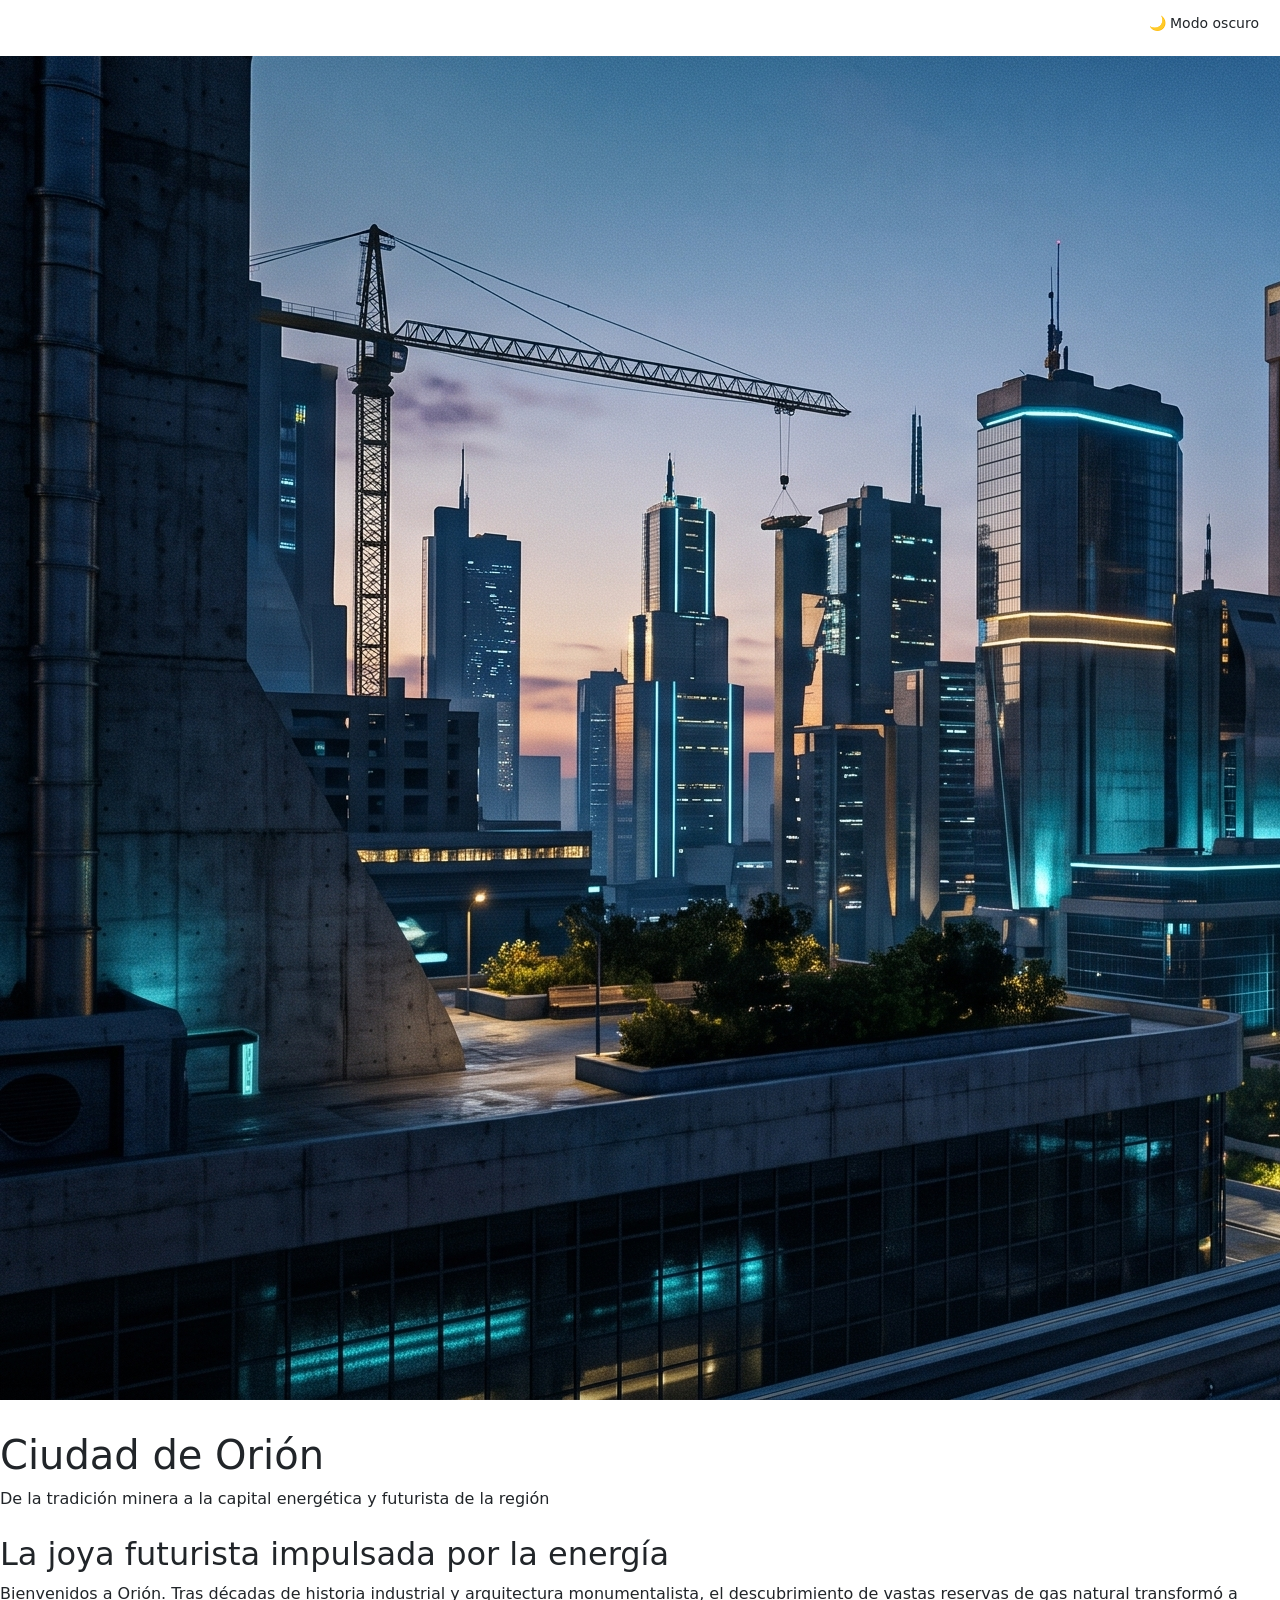
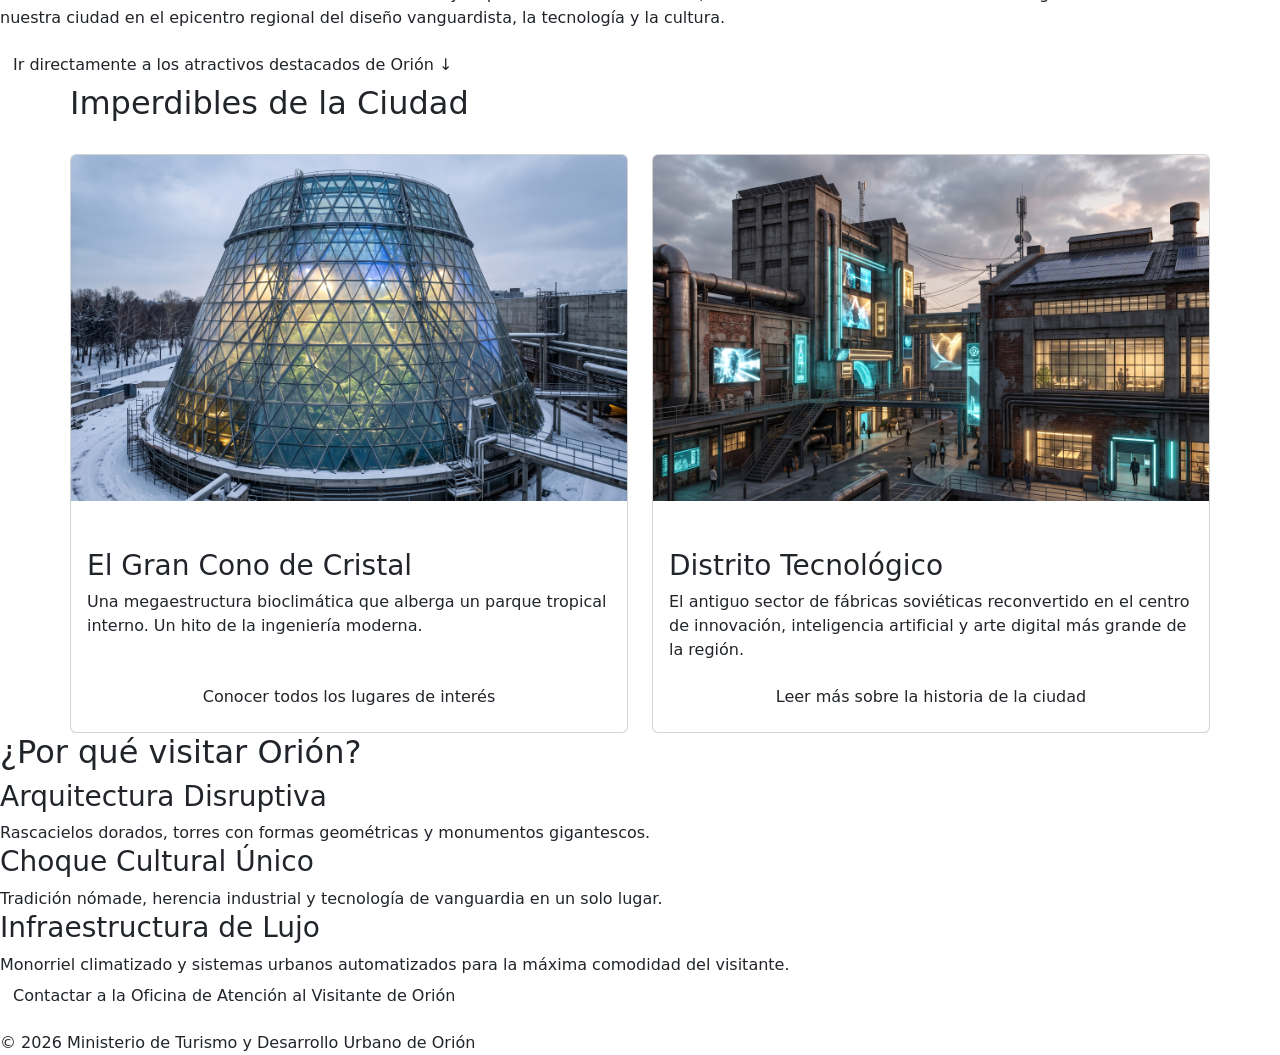
==== commit 2940f1ba: "feat: agrego btn modo oscuro y vinculo main.js Added dark mode toggle button to the navigation." ====
--- a/index.html
+++ b/index.html
@@ -10,7 +10,7 @@
     <link href="https://fonts.googleapis.com/css2?family=Roboto:wght@400;500;700&display=swap" rel="stylesheet">
 
     <link href="https://cdn.jsdelivr.net/npm/bootstrap@5.3.3/dist/css/bootstrap.min.css" rel="stylesheet">
-    <link rel="stylesheet" href="css/estilos.css">
+    <link rel="stylesheet" href="estilos.css">
 </head>
 <body>
 
@@ -29,14 +29,20 @@
                             <a class="nav-link active" aria-current="page" href="index.html">Inicio</a>
                         </li>
                         <li class="nav-item">
-                            <a class="nav-link" href="ciudad.html">Sobre Orión</a>
+                            <a class="nav-link" href="ciudad.html">La Ciudad</a>
                         </li>
                         <li class="nav-item">
-                            <a class="nav-link" href="lugares.html">Lugares de Interés</a>
+                            <a class="nav-link" href="lugares.html">Lugares</a>
                         </li>
                         <li class="nav-item">
-                            <a class="nav-link" href="contacto.html">Contacto</a>
+                            <a class="nav-link" href="contactos.html">Contacto</a>
                         </li>
+                        <li class="nav-item">
+                            <button id="btn-modo" class="btn btn-orion-claro btn-sm ms-lg-2 mt-2 mt-lg-0" type="button">
+                                🌙 Modo oscuro
+                            </button>
+                        </li>
+</li>
                     </ul>
                 </div>
             </div>
@@ -130,11 +136,12 @@
 
     <footer>
         <p>
-            <a href="contacto.html" class="btn btn-orion-claro">Contactar a la Oficina de Atención al Visitante de Orión</a>
+            <a href="contactos.html" class="btn btn-orion-claro">Contactar a la Oficina de Atención al Visitante de Orión</a>
         </p>
         <p class="mb-0">&copy; 2026 Ministerio de Turismo y Desarrollo Urbano de Orión</p>
     </footer>
 
     <script src="https://cdn.jsdelivr.net/npm/bootstrap@5.3.3/dist/js/bootstrap.bundle.min.js"></script>
+    <script src="js/main.js"></script>
 </body>
 </html>
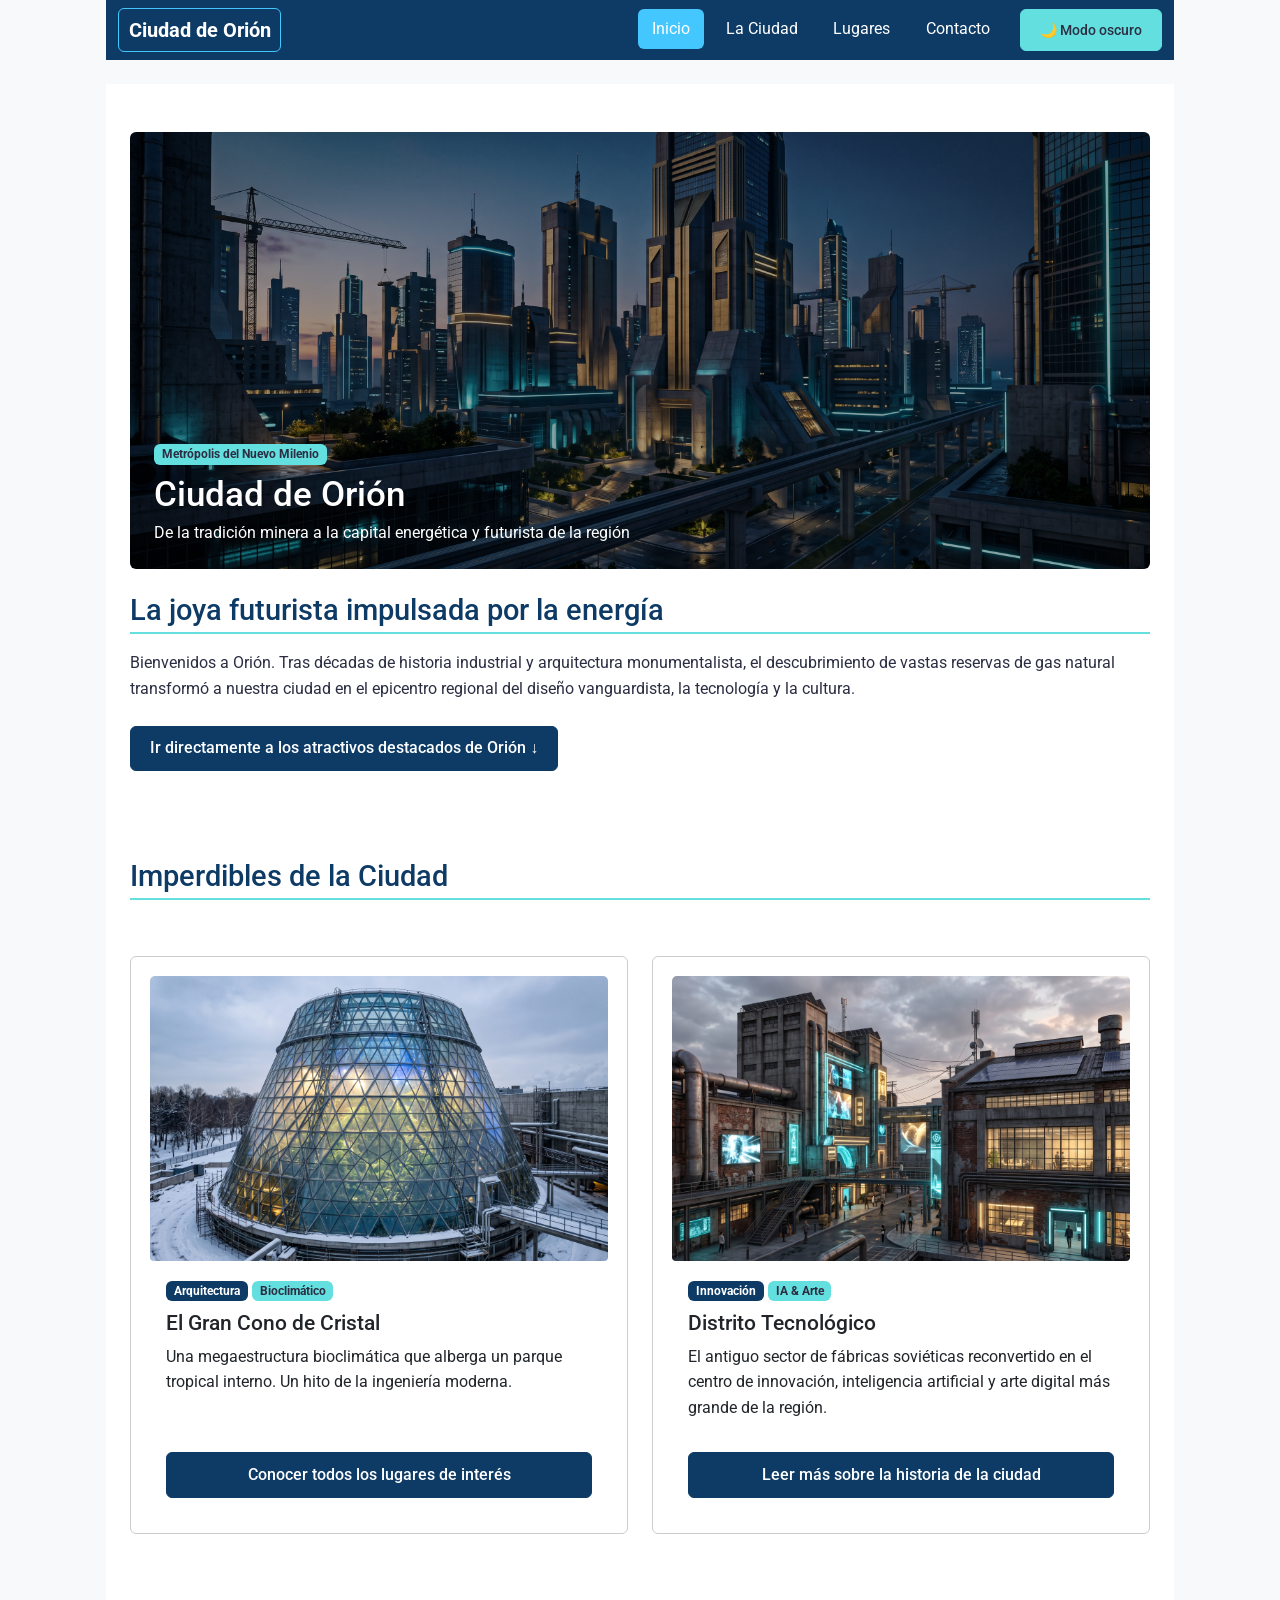
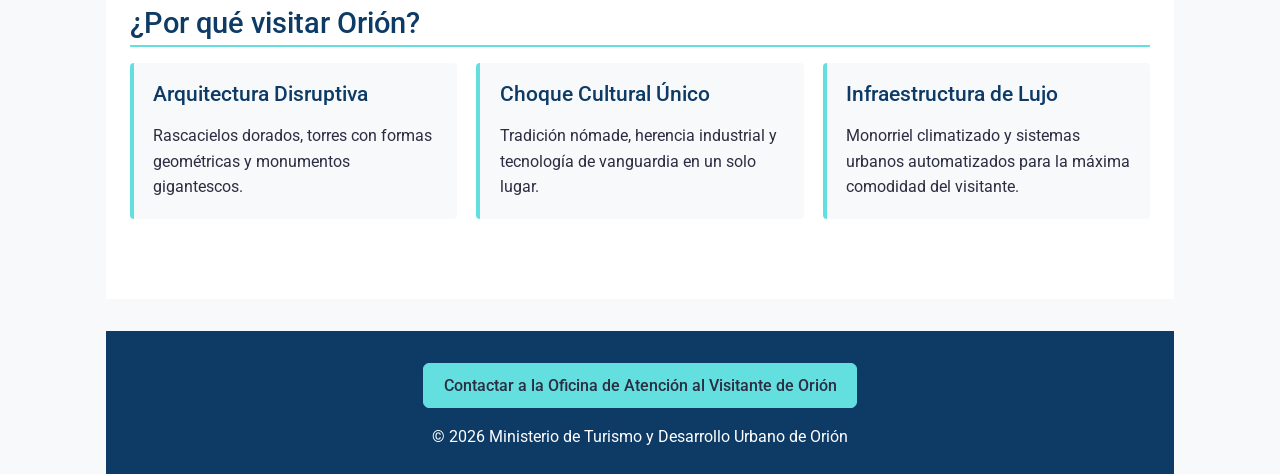
==== commit dbca0f16: "Fix: correccion de ruta css" ====
--- a/index.html
+++ b/index.html
@@ -10,7 +10,7 @@
     <link href="https://fonts.googleapis.com/css2?family=Roboto:wght@400;500;700&display=swap" rel="stylesheet">
 
     <link href="https://cdn.jsdelivr.net/npm/bootstrap@5.3.3/dist/css/bootstrap.min.css" rel="stylesheet">
-    <link rel="stylesheet" href="estilos.css">
+    <link rel="stylesheet" href="css/estilos.css">
 </head>
 <body>
 
--- a/css/estilos.css
+++ b/css/estilos.css
@@ -0,0 +1,488 @@
+/* Paleta alternativa 1 - Neo-futurist utopia */
+
+/*:root {
+  --color-primario: #56B8F5;      
+  --color-secundario: #A5DDFB;
+  --color-acento: #777BFA;
+  --color-fondo: #E8F7FF;       
+  --color-texto: #2b2d42;      
+  --color-blanco: #ffffff;
+  --color-borde: #cccccc;
+  --color-hover: #D6C8FF;         
+  --fuente-principal: 'Roboto', sans-serif;
+}*/
+
+/* Paleta alternativa 2 - Cosmic abundance */
+
+/*:root {
+  --color-primario: #354C91;      
+  --color-secundario: #6D83D9;
+  --color-acento: #F6BFEA;
+  --color-fondo: #171F46;       
+  --color-texto: #ffffff;      
+  --color-blanco: #ffffff;
+  --color-borde: #cccccc;
+  --color-hover: #B4A7F7;         
+  --fuente-principal: 'Roboto', sans-serif;
+}*/
+
+/* Paleta alternativa 3 - Cosmic abundance - Deep space edition */
+
+/*:root {
+  --color-primario: #0E2A47;      
+  --color-secundario: #8A6CFF;
+  --color-acento: #F6BFEA;
+  --color-fondo: #536FAF;       
+  --color-texto: #D9E8FF;      
+  --color-blanco: #ffffff;
+  --color-borde: #D9E8FF;
+  --color-hover: #B4A7F7;         
+  --fuente-principal: 'Roboto', sans-serif;
+}*/
+
+/* Paleta alternativa 4 - Quantum Oasis — Dark futuristic edition */
+
+/*:root {
+  --color-primario: #0B0F14;      
+  --color-secundario: #3DF2E0;
+  --color-acento: #22B8A9;
+  --color-fondo: #1C3D46;       
+  --color-texto: #C2FFF5;      
+  --color-blanco: #ffffff;
+  --color-borde: #C2FFF5;
+  --color-hover: #8AF5E8;         
+  --fuente-principal: 'Roboto', sans-serif;
+}*/
+
+/* Kevin CSS */
+:root {
+  --color-primario: #0d3b66;      
+  --color-secundario: #64dfdf;   
+  --color-fondo: #f8f9fa;       
+  --color-texto: #2b2d42;      
+  --color-blanco: #ffffff;
+  --color-borde: #cccccc;
+  --color-hover: #44c7ff;         
+  --fuente-principal: 'Roboto', sans-serif;
+}
+
+* {
+  box-sizing: border-box;
+  margin: 0;
+  padding: 0;
+}
+
+body {
+  font-family: var(--fuente-principal);
+  font-size: 16px;
+  line-height: 1.6;
+  background-color: var(--color-fondo);
+  color: var(--color-texto);
+  max-width: 1100px;
+  margin: 0 auto;
+  padding: 0 1rem;
+}
+
+h1, h2, h3 {
+  color: var(--color-primario);
+  margin-bottom: 1rem;
+}
+
+h1 {
+  font-size: 2.2rem;
+}
+
+h2 {
+  font-size: 1.8rem;
+  border-bottom: 2px solid var(--color-secundario);
+  padding-bottom: 0.3rem;
+  margin-top: 1.5rem;
+}
+
+h3 {
+  font-size: 1.3rem;
+}
+
+p {
+  margin-bottom: 1rem;
+}
+
+header {
+  display: flex;
+  flex-direction: column;
+  background-color: var(--color-primario);
+  color: var(--color-blanco);
+  padding: 1rem;
+  gap: 1rem;
+}
+
+header nav {
+  display: flex;
+  justify-content: flex-end;
+}
+
+header nav ul {
+  list-style: none;
+  display: flex;
+  gap: 0.4rem; 
+  flex-wrap: wrap;
+}
+
+header nav a {
+  color: var(--color-blanco);
+  text-decoration: none;
+  font-weight: 500;
+  font-size: 0.95rem;
+  padding: 0.3rem 0.6rem; 
+  border: 1px solid var(--color-hover);
+  border-radius: 6px;
+  transition: all 0.3s ease;
+}
+
+header p {
+    font-style: italic;
+}
+
+header nav a:hover {
+  color: var(--color-blanco);
+  background-color: var(--color-hover);
+  border-color: var(--color-hover);
+}
+
+header h1,
+header p {
+  text-align: center;
+  color: var(--color-blanco);
+  margin-bottom: 0;
+}
+
+main {
+  background-color: var(--color-blanco);
+  padding: 2rem 1.5rem;
+  margin: 1.5rem 0;
+}
+
+section {
+  margin-bottom: 2rem;
+  padding: 1rem 0;
+}
+
+.btn {
+  display: inline-block;
+  color: var(--color-blanco);
+  background-color: var(--color-primario);
+  border: 1px solid var(--color-primario);
+  padding: 0.6rem 1.2rem;
+  border-radius: 6px;
+  text-decoration: none;
+  font-weight: 500;
+  transition: all 0.3s ease;
+  margin-top: 0.5rem;
+}
+
+.btn:hover {
+  transform: translateY(-2px);
+  background-color: var(--color-hover);
+  border-color: var(--color-hover);
+  color: var(--color-blanco);
+}
+
+img {
+  max-width: 100%;
+  height: auto;
+  display: block;
+  margin: 1rem 0;
+  border-radius: 4px;
+}
+
+footer {
+  background-color: var(--color-primario);
+  color: var(--color-blanco);
+  text-align: center;
+  padding: 1.5rem 1rem;
+  margin-top: 2rem;
+}
+
+/* CSS AVANZADO Y BOOTSTRAP */
+
+/* Posicionamiento */
+.header-sticky {
+  position: sticky; /* barra de nav anclada arriba*/
+  top: 0;
+  z-index: 1000;
+  padding: 0; /* Pisa el padding viejo del header para que la navbar quede prolija */
+}
+
+.hero-contenedor {
+  position: relative;
+  border-radius: 6px;
+  overflow: hidden;
+}
+
+.hero-contenedor img {
+  width: 100%;
+  margin: 0;
+  filter: brightness(0.65); /* Oscurece un poco la foto para que se lea bien el texto */
+}
+
+.hero-texto {
+  position: absolute;
+  bottom: 1.5rem;
+  left: 1.5rem;
+  right: 1.5rem;
+  color: var(--color-blanco);
+}
+
+.hero-texto h1 {
+  color: var(--color-blanco);
+  margin-bottom: 0.3rem;
+}
+
+/* Flexbox */
+.razones-flex {
+  display: flex;
+  flex-wrap: wrap;
+  gap: 1.2rem;
+  margin-top: 1rem;
+}
+
+.razon-item {
+  flex: 1 1 260px;
+  background-color: var(--color-fondo);
+  border-left: 4px solid var(--color-secundario);
+  padding: 1.2rem;
+  border-radius: 4px;
+}
+
+/* Bootstrap - personalizaciones */
+.bg-orion {
+  background-color: var(--color-primario);
+}
+
+.navbar-dark .navbar-nav .nav-link {
+  color: var(--color-blanco);
+  border: 1px solid transparent;
+  border-radius: 6px;
+  padding: 0.4rem 0.8rem;
+  transition: all 0.3s ease;
+}
+
+.navbar-dark .navbar-nav .nav-link:hover,
+.navbar-dark .navbar-nav .nav-link.active {
+  background-color: var(--color-hover);
+  color: var(--color-blanco);
+}
+
+.bg-orion-primario {
+  background-color: var(--color-primario);
+  color: var(--color-blanco);
+}
+
+.bg-orion-secundario {
+  background-color: var(--color-secundario);
+  color: var(--color-texto);
+}
+
+.card-orion {
+  border: 1px solid var(--color-borde);
+  transition: transform 0.3s ease, box-shadow 0.3s ease;
+}
+
+.card-orion:hover {
+  transform: translateY(-4px);
+  box-shadow: 0 6px 16px rgba(13, 59, 102, 0.15);
+}
+
+.btn-orion {
+  background-color: var(--color-primario);
+  color: var(--color-blanco);
+  border: 1px solid var(--color-primario);
+}
+
+.btn-orion:hover {
+  background-color: var(--color-hover);
+  border-color: var(--color-hover);
+  color: var(--color-blanco);
+}
+
+.btn-orion-claro {
+  background-color: var(--color-secundario);
+  color: var(--color-texto);
+  border: 1px solid var(--color-secundario);
+  font-weight: 500;
+}
+
+.btn-orion-claro:hover {
+  background-color: var(--color-hover);
+  border-color: var(--color-hover);
+  color: var(--color-blanco);
+}
+
+/* ETAPA 4: MODO OSCURO */
+body.oscuro {
+  --color-fondo: #12161f;
+  --color-blanco: #1c2230;
+  --color-texto: #e2e8f0;
+  --color-borde: #2d3748;
+}
+
+body.oscuro h2,
+body.oscuro h3 {
+  color: var(--color-secundario);
+}
+
+body.oscuro .card-orion {
+  background-color: var(--color-blanco);
+  color: var(--color-texto);
+}
+
+body.oscuro .razon-item {
+  background-color: #161b26;
+}
+
+/* contraste para letras en modo oscuro */
+body.oscuro .navbar-dark .navbar-nav .nav-link,
+body.oscuro .hero-texto,
+body.oscuro .hero-texto h1,
+body.oscuro .hero-texto p,
+body.oscuro .btn-orion-claro,
+body.oscuro .btn-orion,
+body.oscuro footer,
+body.oscuro .navbar-brand.fw-bold,
+body.oscuro .badge.bg-orion-primario {
+  color: #ffffff;
+}
+
+body.oscuro .btn-orion-claro, 
+body.oscuro .bg-orion-secundario {
+  color: #12161f;
+}
+
+
+
+/* --Seccion de contactos, enlaces generales-- */
+main a {
+  color: var(--color-primario);
+  text-decoration: underline;
+  font-weight: 500;
+  transition: color 0.2s ease;
+}
+
+main a:hover {
+  color: var(--color-hover);
+  text-decoration: none;
+}
+
+
+main > p a {
+  display: inline-block;
+  background-color: var(--color-fondo);
+  padding: 0.3rem 0.6rem;
+  border-radius: 4px;
+  border: 1px solid var(--color-borde);
+  margin-top: 0.5rem;
+}
+
+main > p a:hover {
+  background-color: var(--color-secundario);
+  color: var(--color-primario);
+  border-color: var(--color-secundario);
+}
+
+/* -- seccion de tarjeta oficina de turismo -- */
+
+section article {
+  background-color: var(--color-fondo);
+  border-left: 4px solid var(--color-secundario);
+  border-radius: 6px;
+  padding: 1.2rem;
+  margin-top: 1rem;
+}
+
+section article ul {
+  list-style: none;
+  margin-top: 0.8rem;
+}
+
+section article li {
+  padding: 0.4rem 0;
+  border-bottom: 1px dashed var(--color-borde);
+}
+
+section article li:last-child {
+  border-bottom: none;
+}
+
+section article address {
+  font-style: normal;
+  margin-bottom: 0;
+}
+
+/* -- seccion id, seleccion de id. Redes sociales #redes -- */
+
+#redes {
+  background-color: var(--color-fondo);
+  border: 1px solid var(--color-borde);
+  border-top: 4px solid var(--color-primario);
+  border-radius: 6px;
+  padding: 1.2rem;
+  margin-top: 2.5rem;
+  margin-bottom: 3rem;
+  width: 100%;
+}
+
+#redes h2 {
+  font-size: 1.4rem;
+  margin-top: 0;
+  border-bottom: none;
+}
+
+#redes ul {
+  list-style: none;
+  margin: 0.8rem 0;
+}
+
+#redes li a {
+  display: inline-block;
+  color: var(--color-primario);
+  font-weight: 700;
+}
+
+#redes em {
+  display: block;
+  font-size: 0.9rem;
+  color: #555555;
+  margin-top: 0.5rem;
+}
+
+/* -- Custom bootstrap navbar -- */
+
+.navbar-nav .nav-link,
+.navbar-nav .nav-link.active {
+  color: var(--color-blanco);
+}
+
+.navbar-brand {
+  color: var(--color-blanco);
+}
+
+/* -- seccion de formulario de contacto -- */
+#form-contacto {
+  background-color: var(--color-fondo);
+}
+
+#form-contacto .form-label {
+  font-weight: 500;
+  color: var(--color-primario);
+}
+
+
+
+
+
+
+
+
+
+
+
